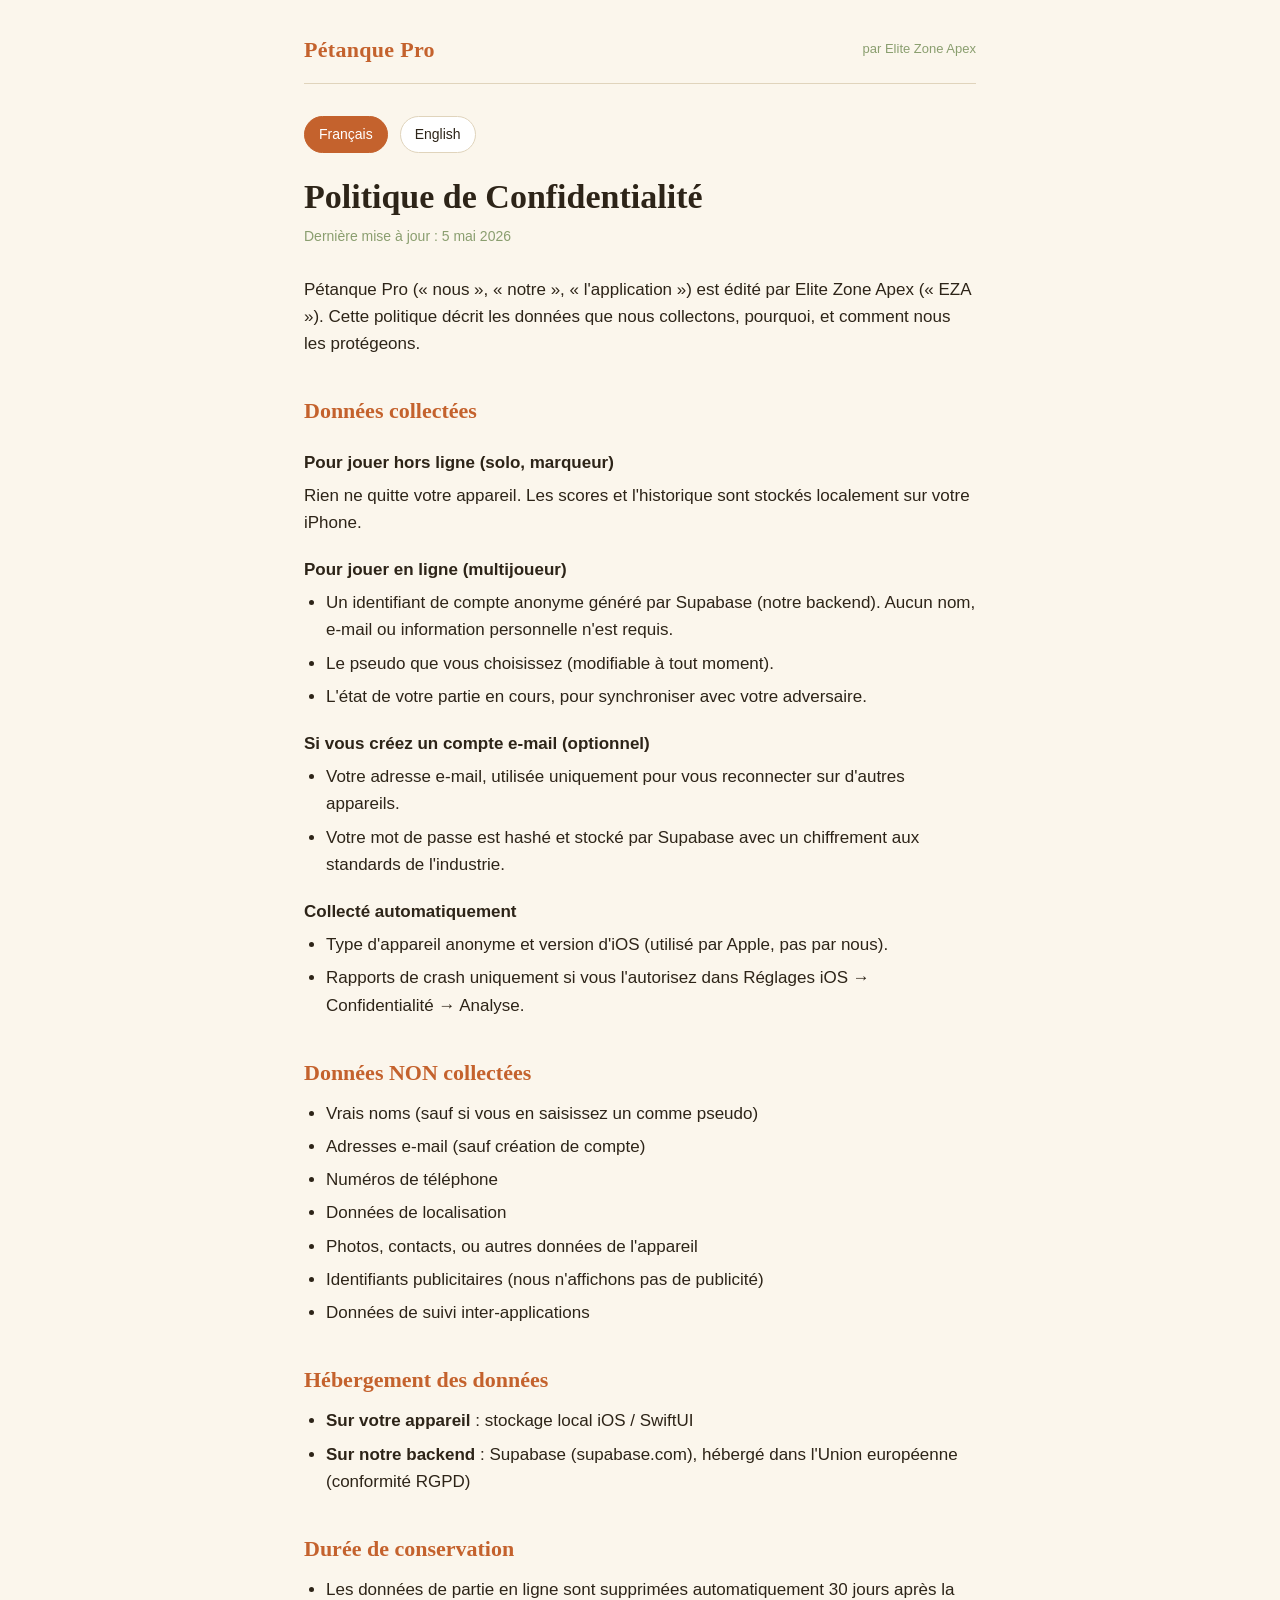
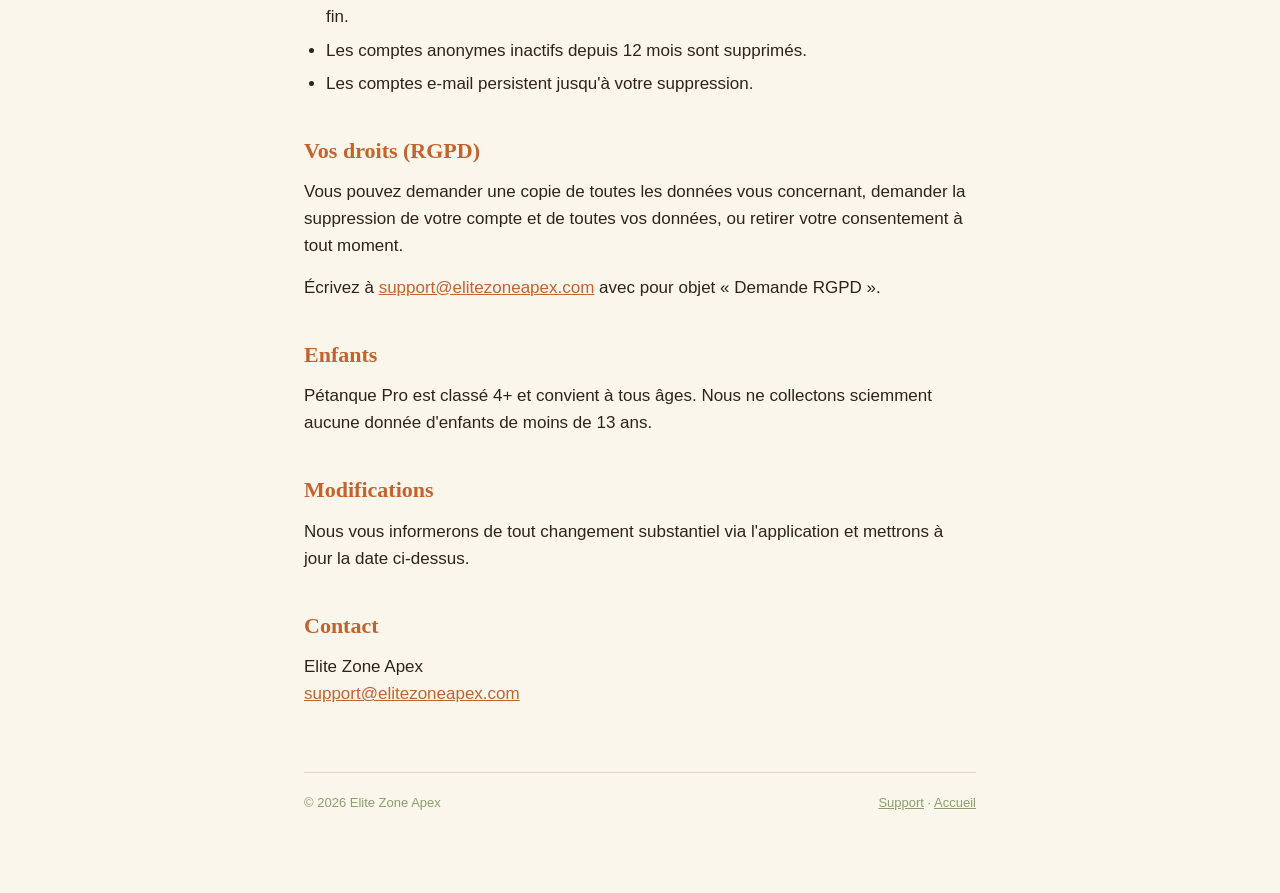
==== privacy.html @ 98e2acee "Add files via upload" ====
<!DOCTYPE html>
<html lang="fr">
<head>
<meta charset="UTF-8">
<meta name="viewport" content="width=device-width, initial-scale=1.0">
<title>Politique de Confidentialité — Pétanque Pro</title>
<meta name="description" content="Politique de confidentialité de Pétanque Pro par Elite Zone Apex.">
<link rel="stylesheet" href="styles.css">
</head>
<body>
<div class="wrap">
  <header class="brand">
    <div class="logo"><a href="index.html" style="color:inherit;text-decoration:none;">Pétanque Pro</a></div>
    <div class="by">par Elite Zone Apex</div>
  </header>

  <nav class="lang">
    <a href="#fr" id="tab-fr" class="active" onclick="switchLang('fr');return false;">Français</a>
    <a href="#en" id="tab-en" onclick="switchLang('en');return false;">English</a>
  </nav>

  <section class="section active" id="fr">
    <h1>Politique de Confidentialité</h1>
    <p class="meta">Dernière mise à jour : 5 mai 2026</p>

    <p>Pétanque Pro (« nous », « notre », « l'application ») est édité par Elite Zone Apex (« EZA »). Cette politique décrit les données que nous collectons, pourquoi, et comment nous les protégeons.</p>

    <h2>Données collectées</h2>

    <h3>Pour jouer hors ligne (solo, marqueur)</h3>
    <p>Rien ne quitte votre appareil. Les scores et l'historique sont stockés localement sur votre iPhone.</p>

    <h3>Pour jouer en ligne (multijoueur)</h3>
    <ul>
      <li>Un identifiant de compte anonyme généré par Supabase (notre backend). Aucun nom, e-mail ou information personnelle n'est requis.</li>
      <li>Le pseudo que vous choisissez (modifiable à tout moment).</li>
      <li>L'état de votre partie en cours, pour synchroniser avec votre adversaire.</li>
    </ul>

    <h3>Si vous créez un compte e-mail (optionnel)</h3>
    <ul>
      <li>Votre adresse e-mail, utilisée uniquement pour vous reconnecter sur d'autres appareils.</li>
      <li>Votre mot de passe est hashé et stocké par Supabase avec un chiffrement aux standards de l'industrie.</li>
    </ul>

    <h3>Collecté automatiquement</h3>
    <ul>
      <li>Type d'appareil anonyme et version d'iOS (utilisé par Apple, pas par nous).</li>
      <li>Rapports de crash uniquement si vous l'autorisez dans Réglages iOS → Confidentialité → Analyse.</li>
    </ul>

    <h2>Données NON collectées</h2>
    <ul>
      <li>Vrais noms (sauf si vous en saisissez un comme pseudo)</li>
      <li>Adresses e-mail (sauf création de compte)</li>
      <li>Numéros de téléphone</li>
      <li>Données de localisation</li>
      <li>Photos, contacts, ou autres données de l'appareil</li>
      <li>Identifiants publicitaires (nous n'affichons pas de publicité)</li>
      <li>Données de suivi inter-applications</li>
    </ul>

    <h2>Hébergement des données</h2>
    <ul>
      <li><strong>Sur votre appareil</strong> : stockage local iOS / SwiftUI</li>
      <li><strong>Sur notre backend</strong> : Supabase (supabase.com), hébergé dans l'Union européenne (conformité RGPD)</li>
    </ul>

    <h2>Durée de conservation</h2>
    <ul>
      <li>Les données de partie en ligne sont supprimées automatiquement 30 jours après la fin.</li>
      <li>Les comptes anonymes inactifs depuis 12 mois sont supprimés.</li>
      <li>Les comptes e-mail persistent jusqu'à votre suppression.</li>
    </ul>

    <h2>Vos droits (RGPD)</h2>
    <p>Vous pouvez demander une copie de toutes les données vous concernant, demander la suppression de votre compte et de toutes vos données, ou retirer votre consentement à tout moment.</p>
    <p>Écrivez à <a href="mailto:support@elitezoneapex.com?subject=Demande%20RGPD">support@elitezoneapex.com</a> avec pour objet « Demande RGPD ».</p>

    <h2>Enfants</h2>
    <p>Pétanque Pro est classé 4+ et convient à tous âges. Nous ne collectons sciemment aucune donnée d'enfants de moins de 13 ans.</p>

    <h2>Modifications</h2>
    <p>Nous vous informerons de tout changement substantiel via l'application et mettrons à jour la date ci-dessus.</p>

    <h2>Contact</h2>
    <p>Elite Zone Apex<br><a href="mailto:support@elitezoneapex.com">support@elitezoneapex.com</a></p>
  </section>

  <section class="section" id="en">
    <h1>Privacy Policy</h1>
    <p class="meta">Last updated: May 5, 2026</p>

    <p>Pétanque Pro ("we", "our", "the app") is published by Elite Zone Apex ("EZA"). This policy describes what data we collect, why, and how we protect it.</p>

    <h2>What we collect</h2>

    <h3>To play offline (single-player, scorekeeper)</h3>
    <p>Nothing leaves your device. Game scores and history are stored locally on your iPhone.</p>

    <h3>To play online (multiplayer)</h3>
    <ul>
      <li>An anonymous account ID generated by Supabase (our backend). No name, email, or personal info required.</li>
      <li>Your chosen username (you can change or pick anything).</li>
      <li>Your game state during an active multiplayer session, so we can sync between you and your opponent.</li>
    </ul>

    <h3>If you create an email account (optional)</h3>
    <ul>
      <li>Your email address, used only to sign you back in across devices.</li>
      <li>Your password is hashed and stored by Supabase using industry-standard encryption.</li>
    </ul>

    <h3>Automatically collected</h3>
    <ul>
      <li>Anonymous device type and OS version (used by Apple, not by us).</li>
      <li>Crash logs only if you opt in via iOS Settings → Privacy → Analytics.</li>
    </ul>

    <h2>What we do NOT collect</h2>
    <ul>
      <li>Real names (unless you type one as your username)</li>
      <li>Email addresses (unless you create an email account)</li>
      <li>Phone numbers</li>
      <li>Location data</li>
      <li>Photos, contacts, or any other device data</li>
      <li>Advertising identifiers (we don't run ads)</li>
      <li>Tracking data across other apps or websites</li>
    </ul>

    <h2>Where your data lives</h2>
    <ul>
      <li><strong>On your device</strong>: SwiftUI/iOS local storage</li>
      <li><strong>On our backend</strong>: Supabase (supabase.com), hosted in the European Union for GDPR compliance</li>
    </ul>

    <h2>How long we keep it</h2>
    <ul>
      <li>Game session data is deleted automatically 30 days after the game ends.</li>
      <li>Anonymous accounts that haven't been used in 12 months are deleted.</li>
      <li>Email accounts persist until you delete them.</li>
    </ul>

    <h2>Your rights (GDPR / CCPA)</h2>
    <p>You can request a copy of all data we have about you, request deletion of your account and all data, or withdraw consent at any time.</p>
    <p>Email <a href="mailto:support@elitezoneapex.com?subject=Privacy%20Request">support@elitezoneapex.com</a> with the subject "Privacy Request".</p>

    <h2>Children</h2>
    <p>Pétanque Pro is rated 4+ and is suitable for all ages. We do not knowingly collect data from children under 13. If you believe a child has created an account, contact us.</p>

    <h2>Changes</h2>
    <p>We will notify you of material changes via the app and update the "Last updated" date above.</p>

    <h2>Contact</h2>
    <p>Elite Zone Apex<br><a href="mailto:support@elitezoneapex.com">support@elitezoneapex.com</a></p>
  </section>

  <footer>
    <span>© 2026 Elite Zone Apex</span>
    <span><a href="support.html">Support</a> · <a href="index.html">Accueil</a></span>
  </footer>
</div>

<script>
function switchLang(lang) {
  document.querySelectorAll('.section').forEach(s => s.classList.remove('active'));
  document.getElementById(lang).classList.add('active');
  document.querySelectorAll('nav.lang a').forEach(a => a.classList.remove('active'));
  document.getElementById('tab-' + lang).classList.add('active');
  history.replaceState(null, '', '#' + lang);
}
if (location.hash === '#en') switchLang('en');
</script>
</body>
</html>
---- styles.css ----
:root {
  --terracotta: #C4622D;
  --sage: #8A9E6F;
  --cream: #F2E8D5;
  --sky: #87AABF;
  --ink: #2D2418;
  --paper: #FBF6EC;
  --rule: #E0D4BC;
}

* { box-sizing: border-box; }

html { -webkit-text-size-adjust: 100%; }

body {
  margin: 0;
  font-family: -apple-system, BlinkMacSystemFont, "Nunito", "Helvetica Neue", Arial, sans-serif;
  background: var(--paper);
  color: var(--ink);
  line-height: 1.6;
  font-size: 17px;
}

.wrap {
  max-width: 720px;
  margin: 0 auto;
  padding: 32px 24px 80px;
}

header.brand {
  display: flex;
  align-items: center;
  justify-content: space-between;
  border-bottom: 1px solid var(--rule);
  padding-bottom: 16px;
  margin-bottom: 32px;
}

header.brand .logo {
  font-family: "Playfair Display", "Georgia", serif;
  font-size: 22px;
  color: var(--terracotta);
  font-weight: 700;
  letter-spacing: 0.3px;
}

header.brand .by {
  font-size: 13px;
  color: var(--sage);
}

nav.lang {
  display: flex;
  gap: 12px;
  margin-bottom: 24px;
}

nav.lang a {
  display: inline-block;
  padding: 6px 14px;
  border: 1px solid var(--rule);
  border-radius: 999px;
  text-decoration: none;
  color: var(--ink);
  font-size: 14px;
  background: white;
}

nav.lang a.active {
  background: var(--terracotta);
  color: white;
  border-color: var(--terracotta);
}

h1 {
  font-family: "Playfair Display", "Georgia", serif;
  font-size: 34px;
  line-height: 1.2;
  margin: 0 0 8px;
  color: var(--ink);
}

.meta {
  color: var(--sage);
  font-size: 14px;
  margin-bottom: 28px;
}

h2 {
  font-family: "Playfair Display", "Georgia", serif;
  font-size: 22px;
  margin-top: 36px;
  margin-bottom: 10px;
  color: var(--terracotta);
}

h3 {
  font-size: 17px;
  margin-top: 20px;
  margin-bottom: 6px;
  color: var(--ink);
}

p, ul { margin: 0 0 14px; }
ul { padding-left: 22px; }
li { margin-bottom: 6px; }

a { color: var(--terracotta); }

strong { color: var(--ink); }

footer {
  margin-top: 64px;
  padding-top: 20px;
  border-top: 1px solid var(--rule);
  font-size: 13px;
  color: var(--sage);
  display: flex;
  justify-content: space-between;
  flex-wrap: wrap;
  gap: 12px;
}

footer a { color: var(--sage); }

.section { display: none; }
.section.active { display: block; }

@media (max-width: 480px) {
  h1 { font-size: 28px; }
  h2 { font-size: 19px; }
  .wrap { padding: 24px 18px 60px; }
}
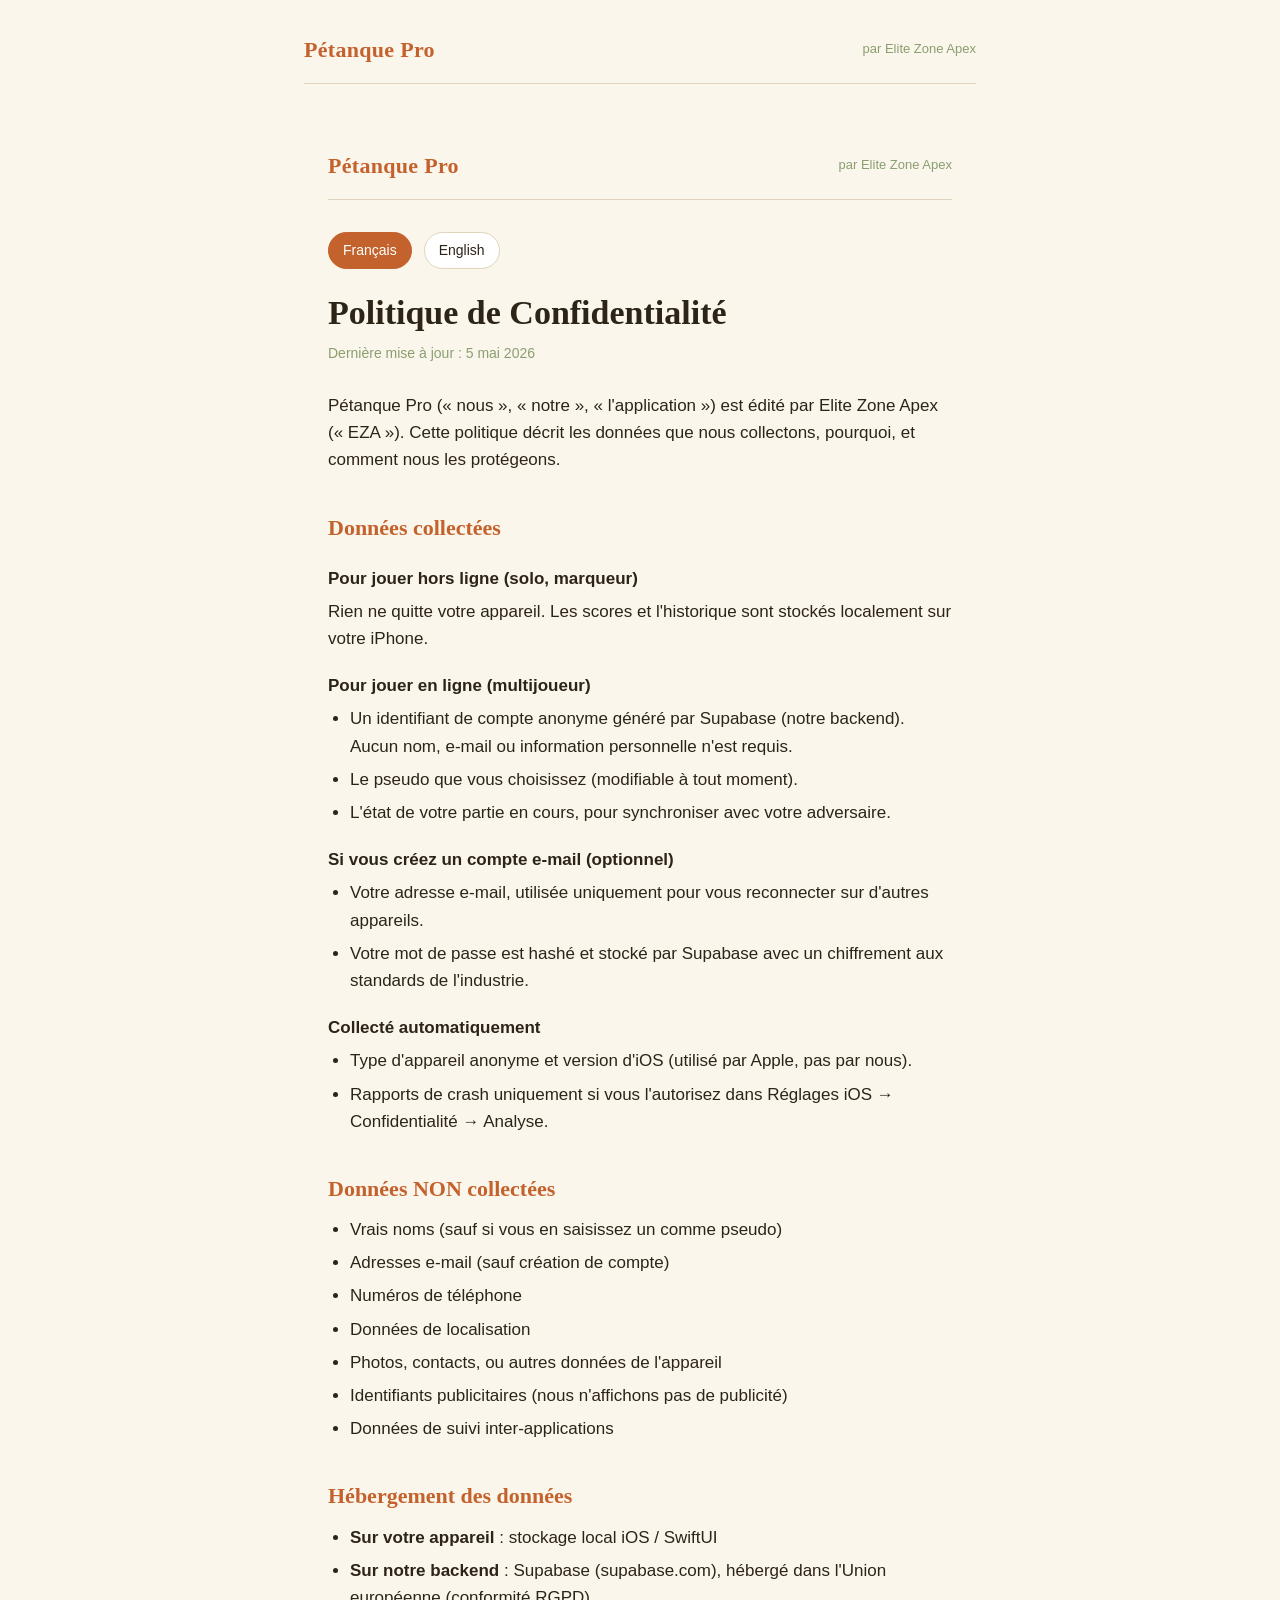
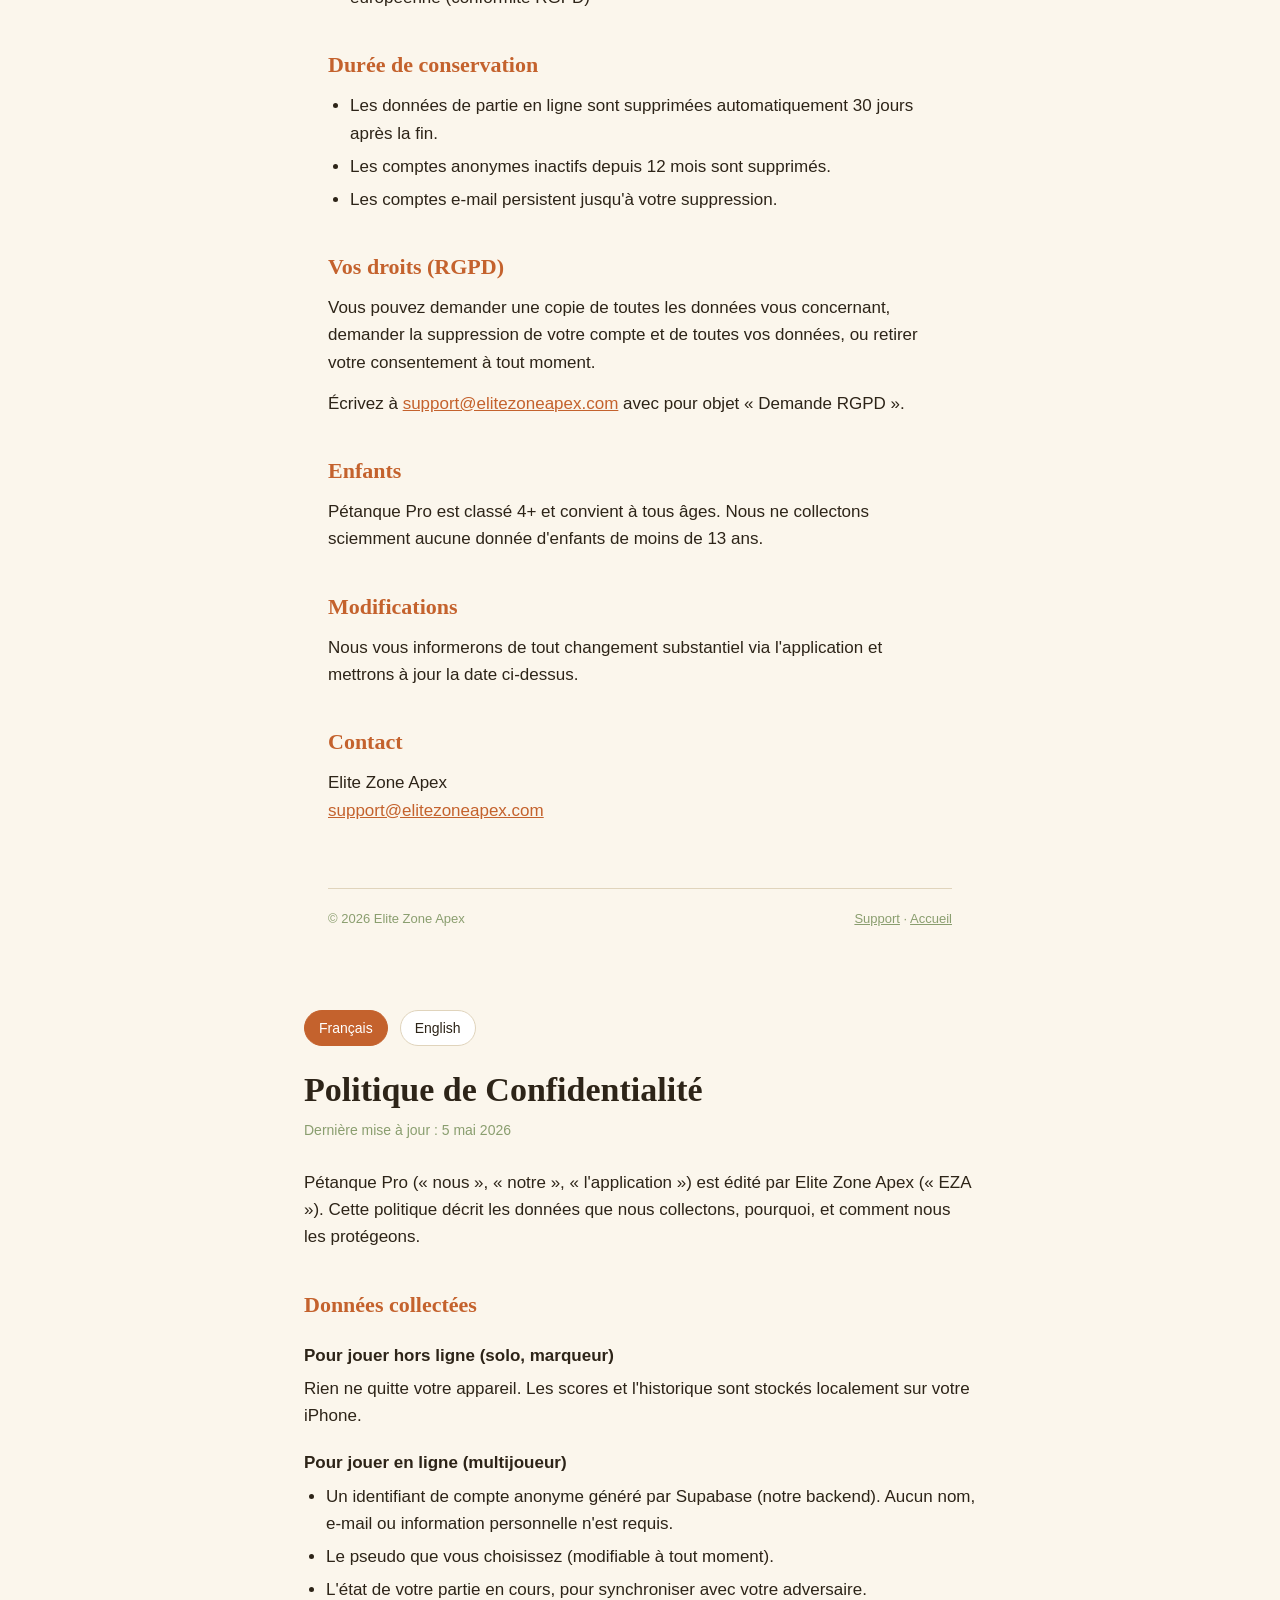
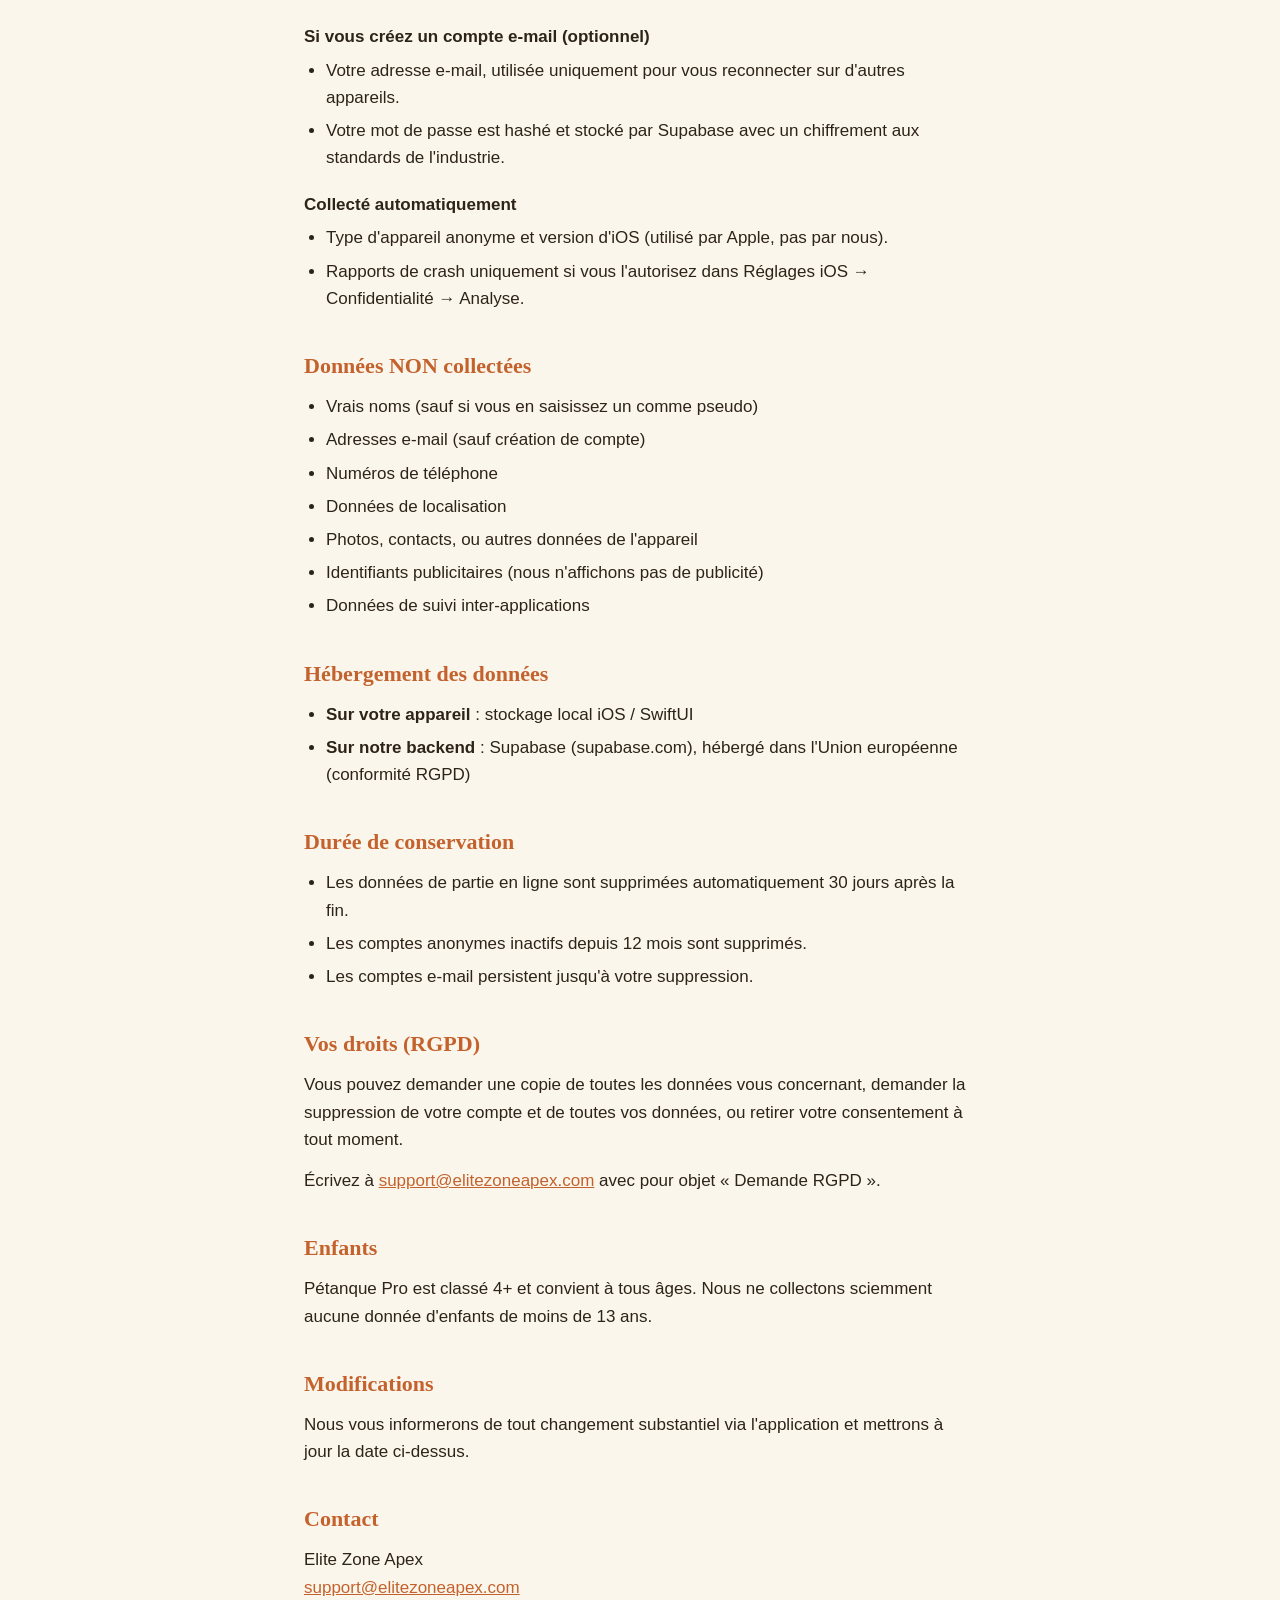
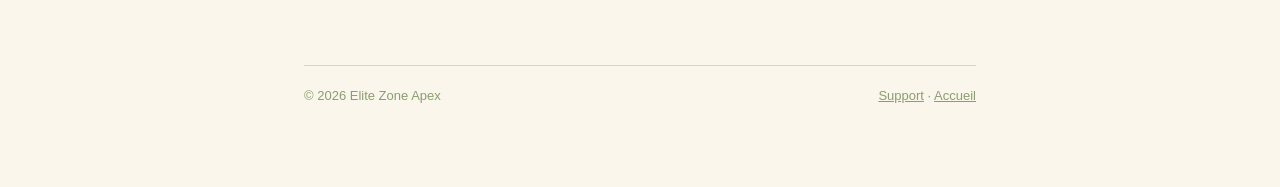
==== commit fbbcea4e: "Update privacy.html" ====
--- a/privacy.html
+++ b/privacy.html
@@ -12,7 +12,185 @@
   <header class="brand">
     <div class="logo"><a href="index.html" style="color:inherit;text-decoration:none;">Pétanque Pro</a></div>
     <div class="by">par Elite Zone Apex</div>
+  </header><!DOCTYPE html>
+<html lang="fr">
+<head>
+<meta charset="UTF-8">
+<meta name="viewport" content="width=device-width, initial-scale=1.0">
+<title>Politique de Confidentialité — Pétanque Pro</title>
+<meta name="description" content="Politique de confidentialité de Pétanque Pro par Elite Zone Apex.">
+<link rel="stylesheet" href="styles.css">
+</head>
+<body>
+<div class="wrap">
+  <header class="brand">
+    <div class="logo"><a href="index.html" style="color:inherit;text-decoration:none;">Pétanque Pro</a></div>
+    <div class="by"><span class="by-fr">par</span><span class="by-en" style="display:none;">by</span> Elite Zone Apex</div>
   </header>
+
+  <nav class="lang">
+    <a href="#fr" id="tab-fr" class="active" onclick="switchLang('fr');return false;">Français</a>
+    <a href="#en" id="tab-en" onclick="switchLang('en');return false;">English</a>
+  </nav>
+
+  <section class="section active" id="fr">
+    <h1>Politique de Confidentialité</h1>
+    <p class="meta">Dernière mise à jour : 5 mai 2026</p>
+
+    <p>Pétanque Pro (« nous », « notre », « l'application ») est édité par Elite Zone Apex (« EZA »). Cette politique décrit les données que nous collectons, pourquoi, et comment nous les protégeons.</p>
+
+    <h2>Données collectées</h2>
+
+    <h3>Pour jouer hors ligne (solo, marqueur)</h3>
+    <p>Rien ne quitte votre appareil. Les scores et l'historique sont stockés localement sur votre iPhone.</p>
+
+    <h3>Pour jouer en ligne (multijoueur)</h3>
+    <ul>
+      <li>Un identifiant de compte anonyme généré par Supabase (notre backend). Aucun nom, e-mail ou information personnelle n'est requis.</li>
+      <li>Le pseudo que vous choisissez (modifiable à tout moment).</li>
+      <li>L'état de votre partie en cours, pour synchroniser avec votre adversaire.</li>
+    </ul>
+
+    <h3>Si vous créez un compte e-mail (optionnel)</h3>
+    <ul>
+      <li>Votre adresse e-mail, utilisée uniquement pour vous reconnecter sur d'autres appareils.</li>
+      <li>Votre mot de passe est hashé et stocké par Supabase avec un chiffrement aux standards de l'industrie.</li>
+    </ul>
+
+    <h3>Collecté automatiquement</h3>
+    <ul>
+      <li>Type d'appareil anonyme et version d'iOS (utilisé par Apple, pas par nous).</li>
+      <li>Rapports de crash uniquement si vous l'autorisez dans Réglages iOS → Confidentialité → Analyse.</li>
+    </ul>
+
+    <h2>Données NON collectées</h2>
+    <ul>
+      <li>Vrais noms (sauf si vous en saisissez un comme pseudo)</li>
+      <li>Adresses e-mail (sauf création de compte)</li>
+      <li>Numéros de téléphone</li>
+      <li>Données de localisation</li>
+      <li>Photos, contacts, ou autres données de l'appareil</li>
+      <li>Identifiants publicitaires (nous n'affichons pas de publicité)</li>
+      <li>Données de suivi inter-applications</li>
+    </ul>
+
+    <h2>Hébergement des données</h2>
+    <ul>
+      <li><strong>Sur votre appareil</strong> : stockage local iOS / SwiftUI</li>
+      <li><strong>Sur notre backend</strong> : Supabase (supabase.com), hébergé dans l'Union européenne (conformité RGPD)</li>
+    </ul>
+
+    <h2>Durée de conservation</h2>
+    <ul>
+      <li>Les données de partie en ligne sont supprimées automatiquement 30 jours après la fin.</li>
+      <li>Les comptes anonymes inactifs depuis 12 mois sont supprimés.</li>
+      <li>Les comptes e-mail persistent jusqu'à votre suppression.</li>
+    </ul>
+
+    <h2>Vos droits (RGPD)</h2>
+    <p>Vous pouvez demander une copie de toutes les données vous concernant, demander la suppression de votre compte et de toutes vos données, ou retirer votre consentement à tout moment.</p>
+    <p>Écrivez à <a href="mailto:support@elitezoneapex.com?subject=Demande%20RGPD">support@elitezoneapex.com</a> avec pour objet « Demande RGPD ».</p>
+
+    <h2>Enfants</h2>
+    <p>Pétanque Pro est classé 4+ et convient à tous âges. Nous ne collectons sciemment aucune donnée d'enfants de moins de 13 ans.</p>
+
+    <h2>Modifications</h2>
+    <p>Nous vous informerons de tout changement substantiel via l'application et mettrons à jour la date ci-dessus.</p>
+
+    <h2>Contact</h2>
+    <p>Elite Zone Apex<br><a href="mailto:support@elitezoneapex.com">support@elitezoneapex.com</a></p>
+  </section>
+
+  <section class="section" id="en">
+    <h1>Privacy Policy</h1>
+    <p class="meta">Last updated: May 5, 2026</p>
+
+    <p>Pétanque Pro ("we", "our", "the app") is published by Elite Zone Apex ("EZA"). This policy describes what data we collect, why, and how we protect it.</p>
+
+    <h2>What we collect</h2>
+
+    <h3>To play offline (single-player, scorekeeper)</h3>
+    <p>Nothing leaves your device. Game scores and history are stored locally on your iPhone.</p>
+
+    <h3>To play online (multiplayer)</h3>
+    <ul>
+      <li>An anonymous account ID generated by Supabase (our backend). No name, email, or personal info required.</li>
+      <li>Your chosen username (you can change or pick anything).</li>
+      <li>Your game state during an active multiplayer session, so we can sync between you and your opponent.</li>
+    </ul>
+
+    <h3>If you create an email account (optional)</h3>
+    <ul>
+      <li>Your email address, used only to sign you back in across devices.</li>
+      <li>Your password is hashed and stored by Supabase using industry-standard encryption.</li>
+    </ul>
+
+    <h3>Automatically collected</h3>
+    <ul>
+      <li>Anonymous device type and OS version (used by Apple, not by us).</li>
+      <li>Crash logs only if you opt in via iOS Settings → Privacy → Analytics.</li>
+    </ul>
+
+    <h2>What we do NOT collect</h2>
+    <ul>
+      <li>Real names (unless you type one as your username)</li>
+      <li>Email addresses (unless you create an email account)</li>
+      <li>Phone numbers</li>
+      <li>Location data</li>
+      <li>Photos, contacts, or any other device data</li>
+      <li>Advertising identifiers (we don't run ads)</li>
+      <li>Tracking data across other apps or websites</li>
+    </ul>
+
+    <h2>Where your data lives</h2>
+    <ul>
+      <li><strong>On your device</strong>: SwiftUI/iOS local storage</li>
+      <li><strong>On our backend</strong>: Supabase (supabase.com), hosted in the European Union for GDPR compliance</li>
+    </ul>
+
+    <h2>How long we keep it</h2>
+    <ul>
+      <li>Game session data is deleted automatically 30 days after the game ends.</li>
+      <li>Anonymous accounts that haven't been used in 12 months are deleted.</li>
+      <li>Email accounts persist until you delete them.</li>
+    </ul>
+
+    <h2>Your rights (GDPR / CCPA)</h2>
+    <p>You can request a copy of all data we have about you, request deletion of your account and all data, or withdraw consent at any time.</p>
+    <p>Email <a href="mailto:support@elitezoneapex.com?subject=Privacy%20Request">support@elitezoneapex.com</a> with the subject "Privacy Request".</p>
+
+    <h2>Children</h2>
+    <p>Pétanque Pro is rated 4+ and is suitable for all ages. We do not knowingly collect data from children under 13. If you believe a child has created an account, contact us.</p>
+
+    <h2>Changes</h2>
+    <p>We will notify you of material changes via the app and update the "Last updated" date above.</p>
+
+    <h2>Contact</h2>
+    <p>Elite Zone Apex<br><a href="mailto:support@elitezoneapex.com">support@elitezoneapex.com</a></p>
+  </section>
+
+  <footer>
+    <span>© 2026 Elite Zone Apex</span>
+    <span><a href="support.html">Support</a> · <a href="index.html">Accueil</a></span>
+  </footer>
+</div>
+
+<script>
+function switchLang(lang) {
+  document.querySelectorAll('.section').forEach(s => s.classList.remove('active'));
+  document.getElementById(lang).classList.add('active');
+  document.querySelectorAll('nav.lang a').forEach(a => a.classList.remove('active'));
+  document.getElementById('tab-' + lang).classList.add('active');
+  document.querySelectorAll('.by-fr').forEach(e => e.style.display = lang === 'fr' ? '' : 'none');
+  document.querySelectorAll('.by-en').forEach(e => e.style.display = lang === 'en' ? '' : 'none');
+  document.documentElement.lang = lang;
+  history.replaceState(null, '', '#' + lang);
+}
+if (location.hash === '#en') switchLang('en');
+</script>
+</body>
+</html>
+
 
   <nav class="lang">
     <a href="#fr" id="tab-fr" class="active" onclick="switchLang('fr');return false;">Français</a>
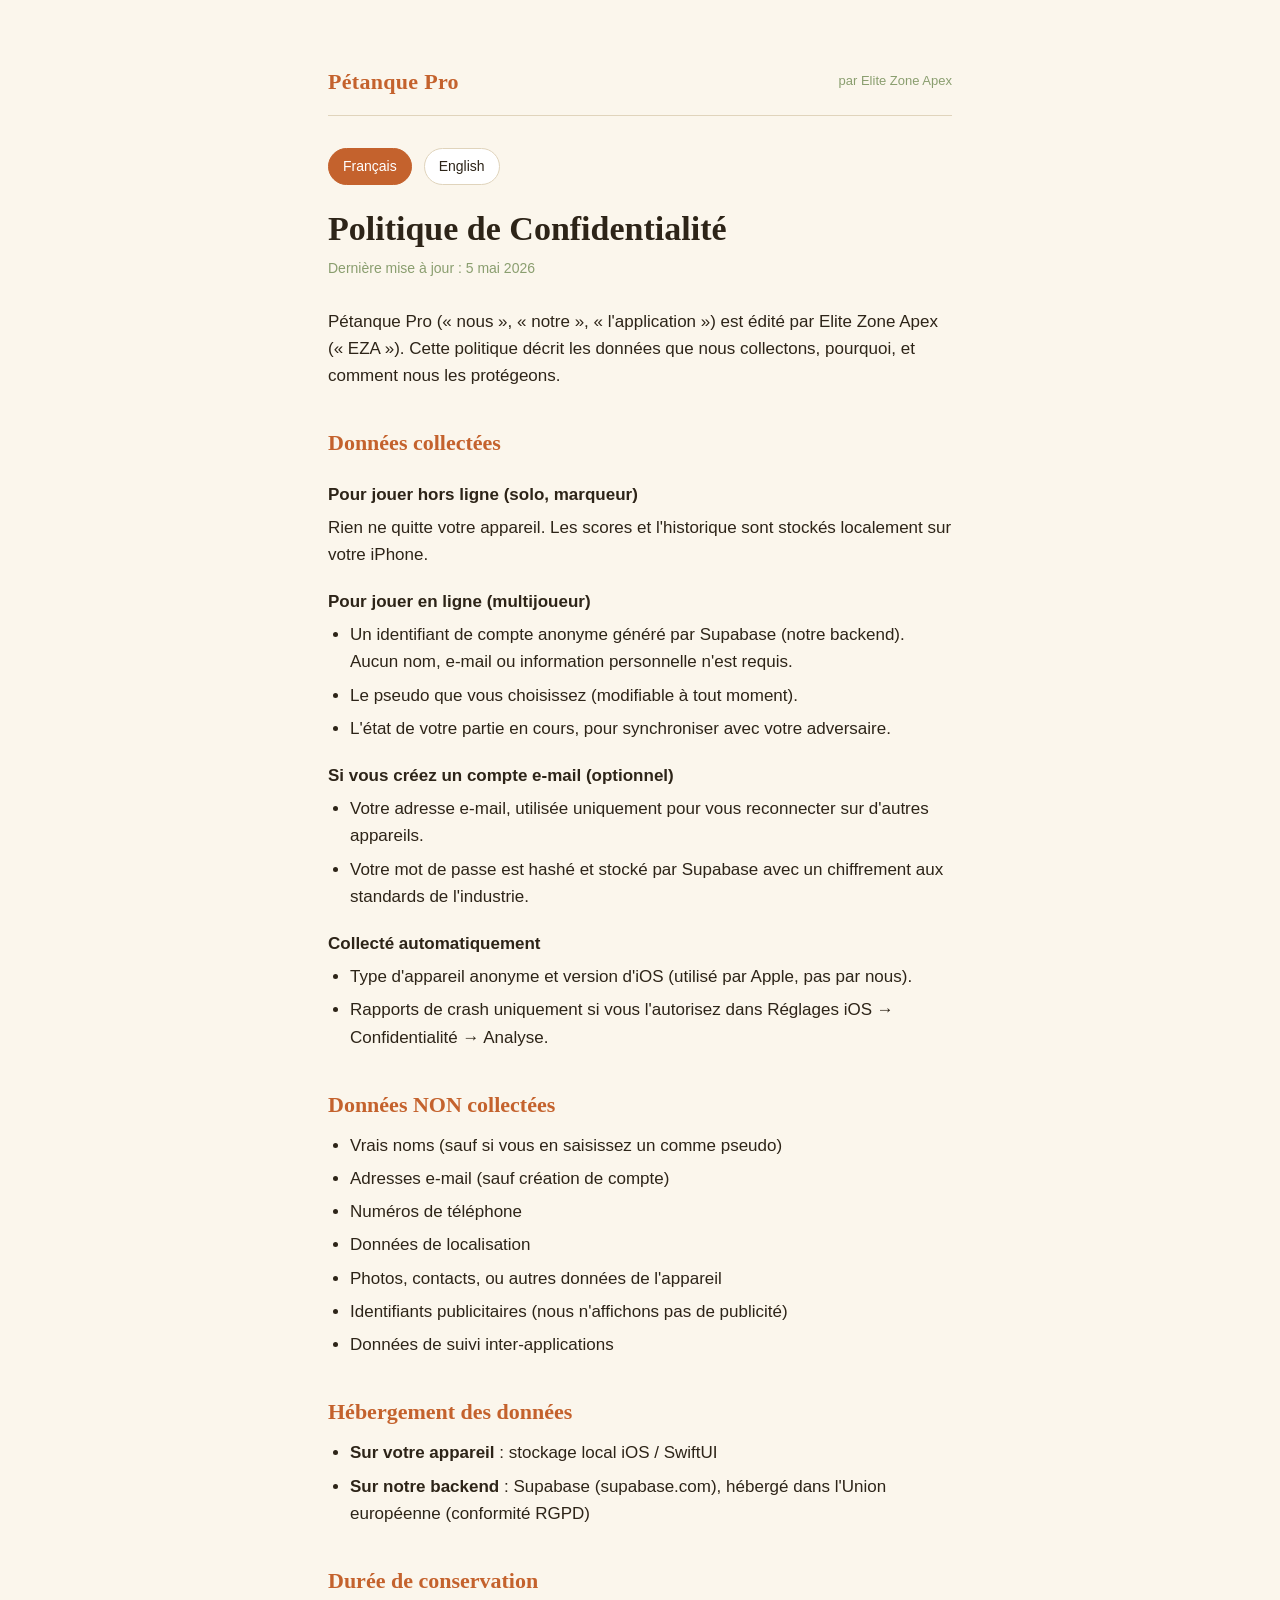
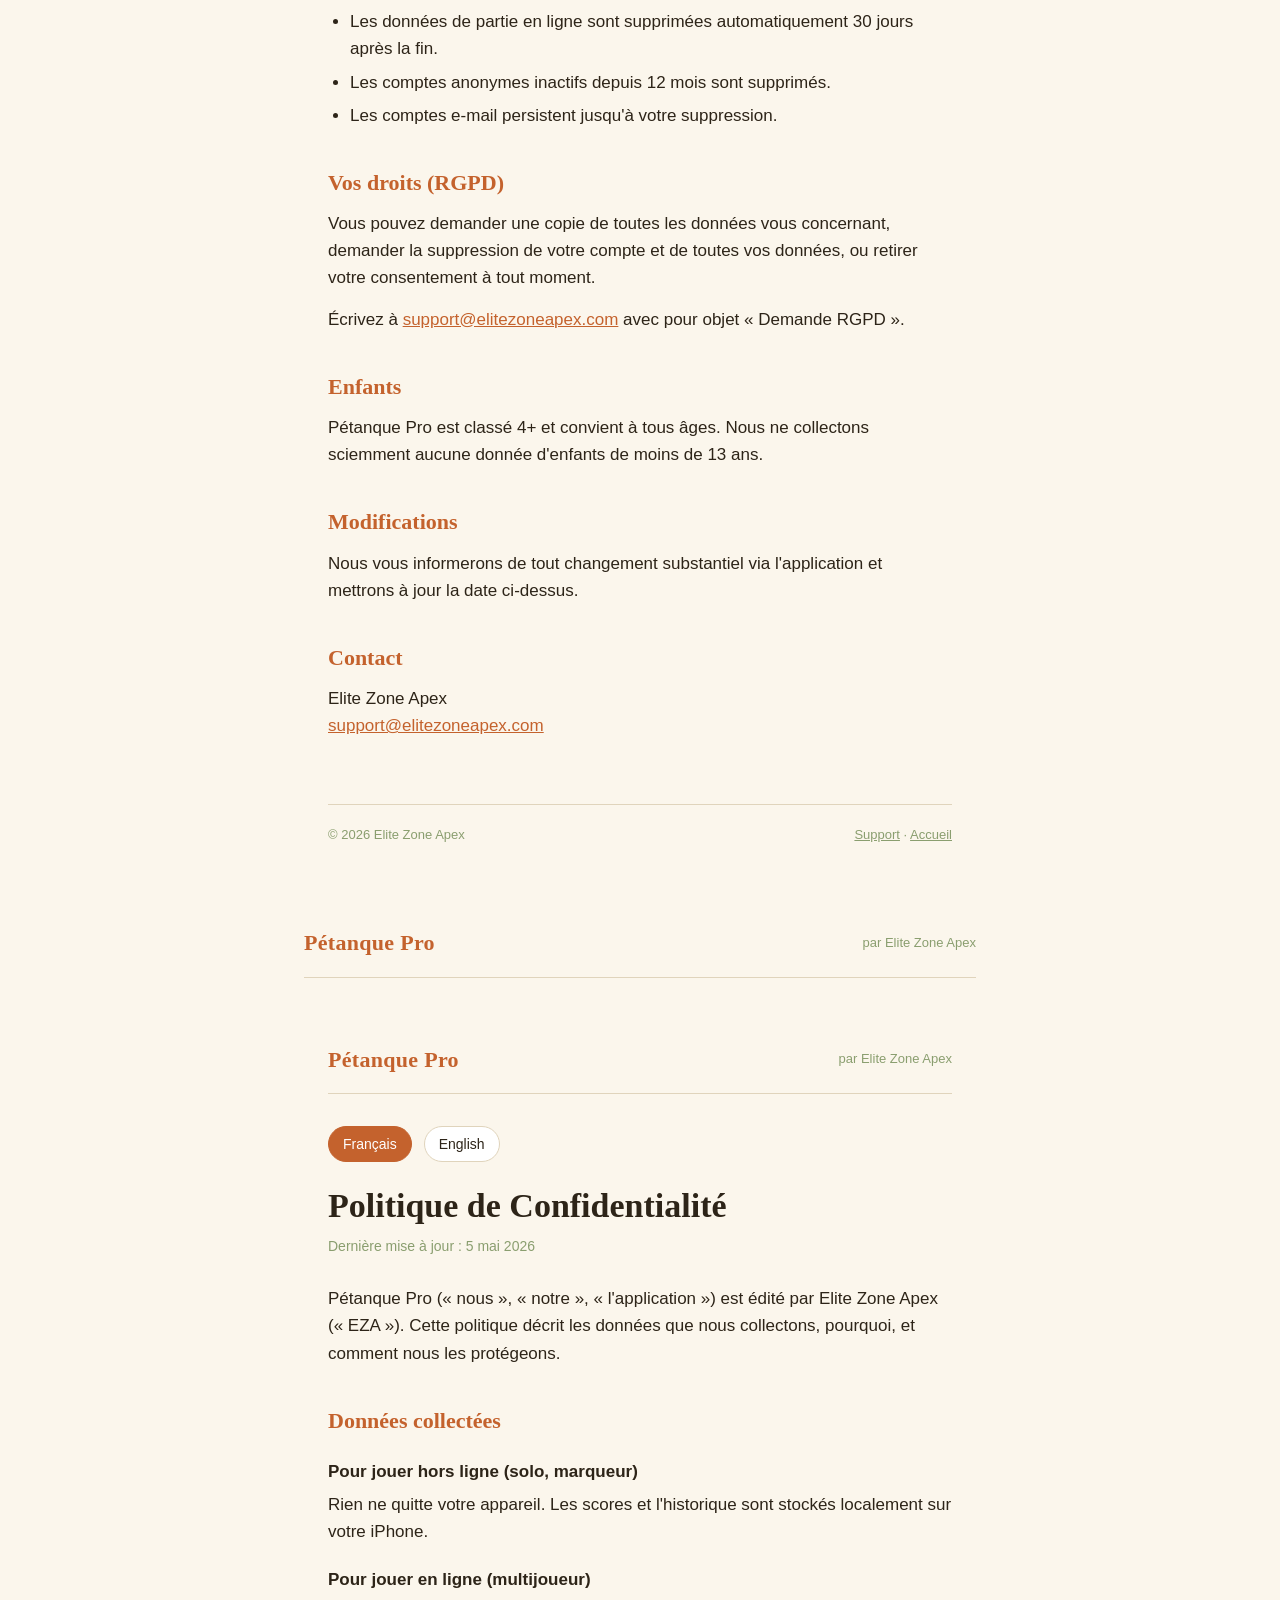
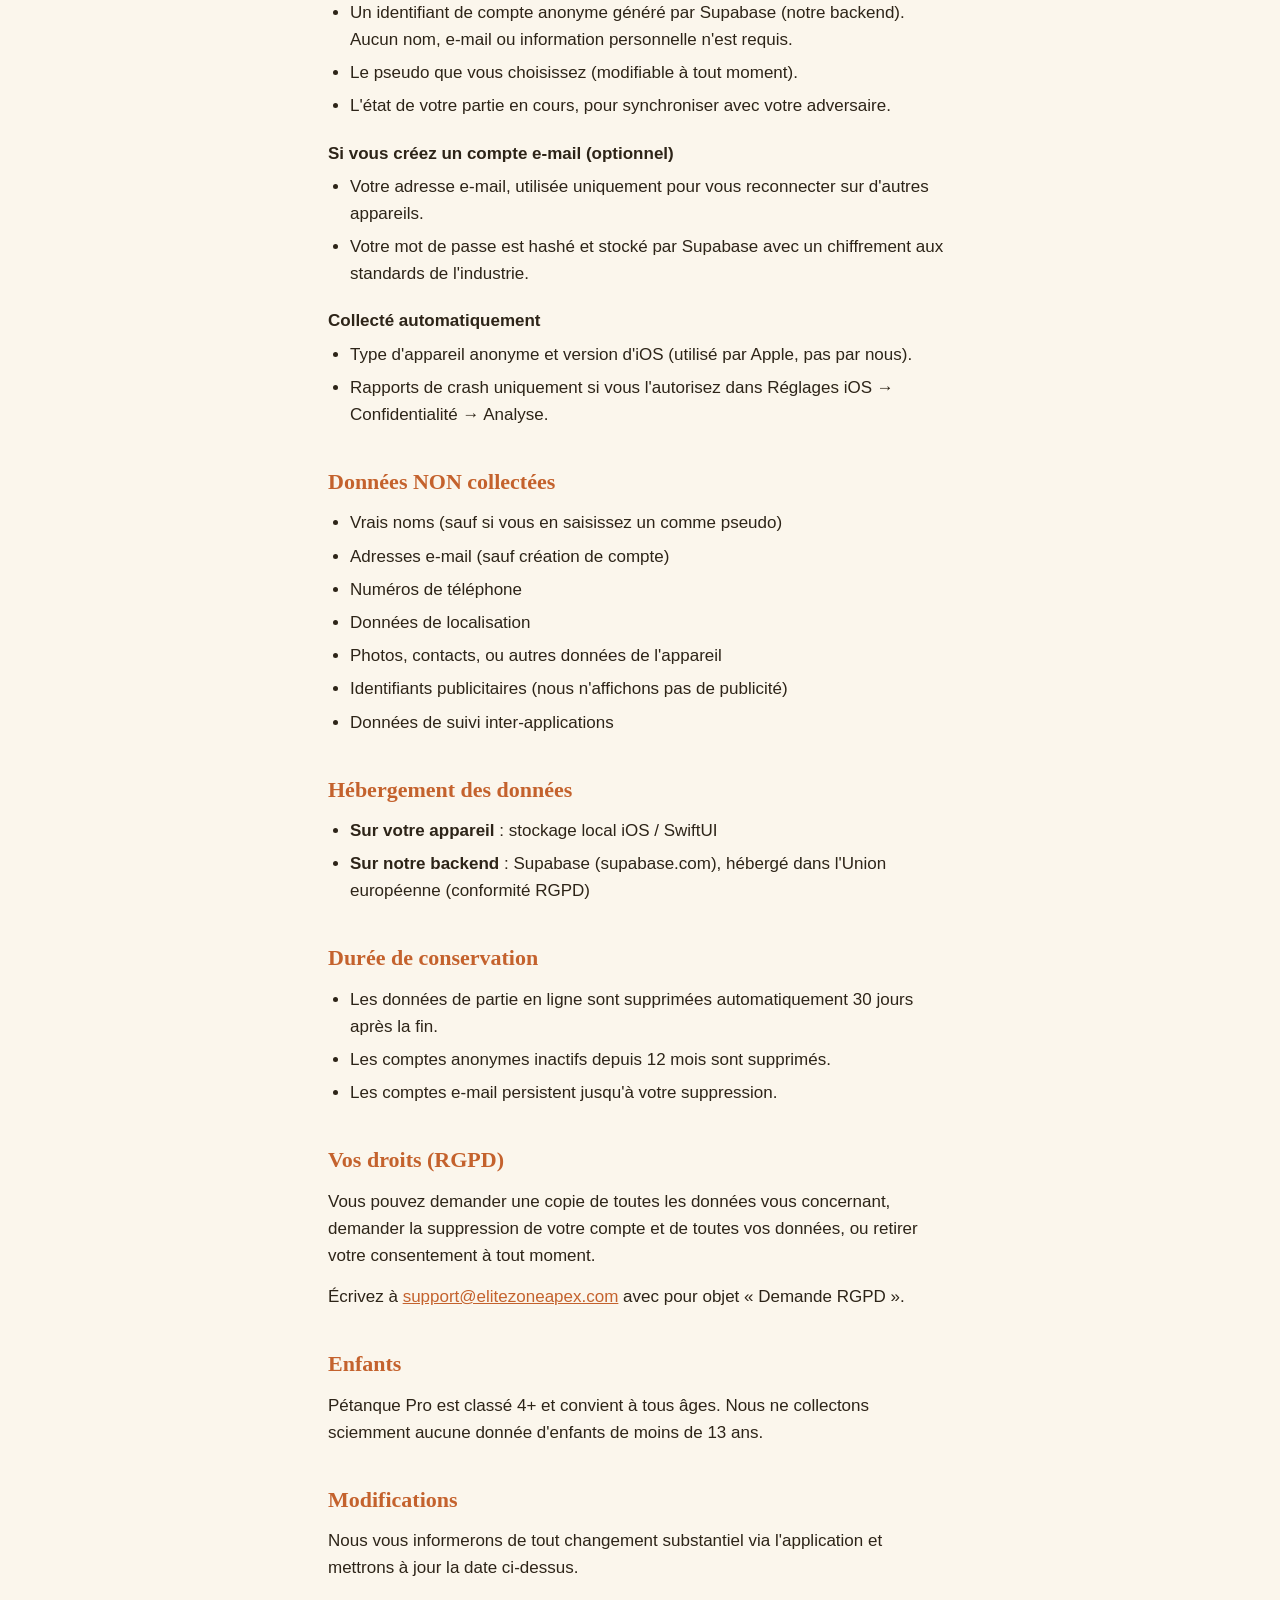
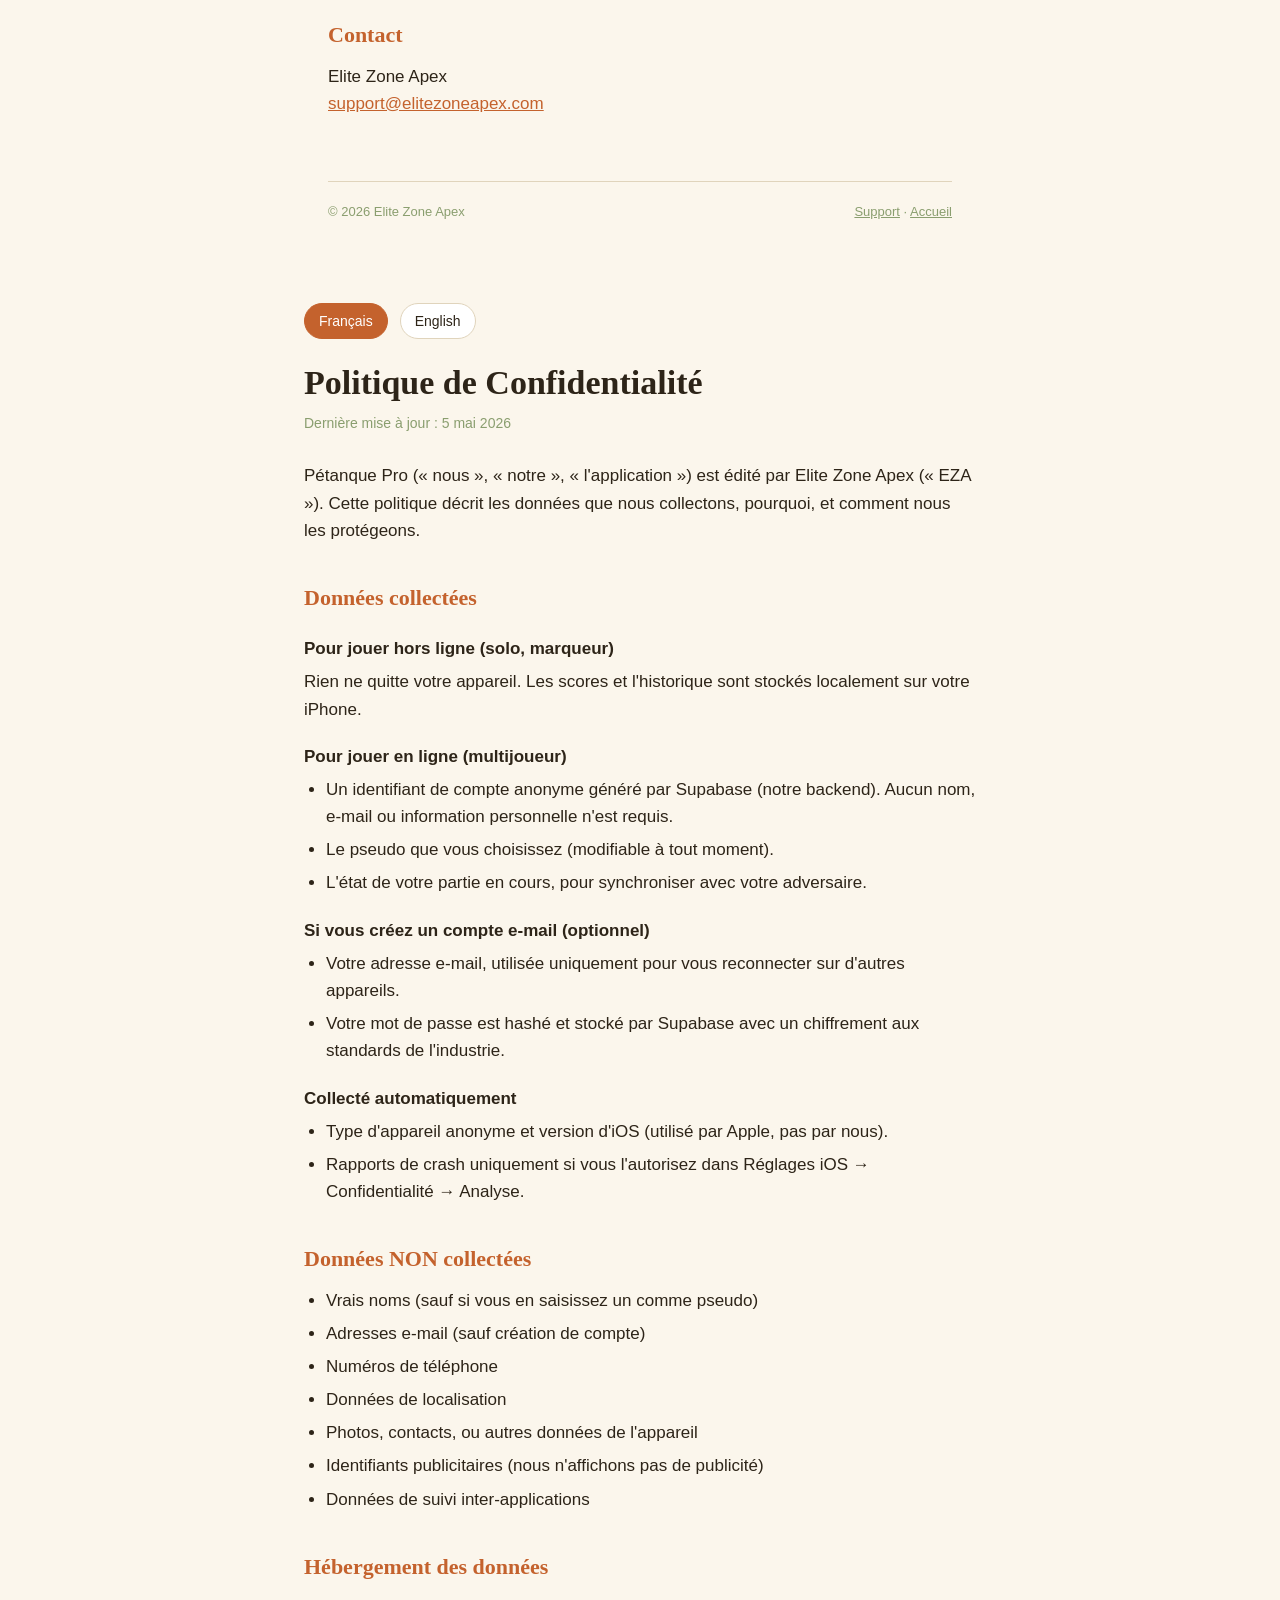
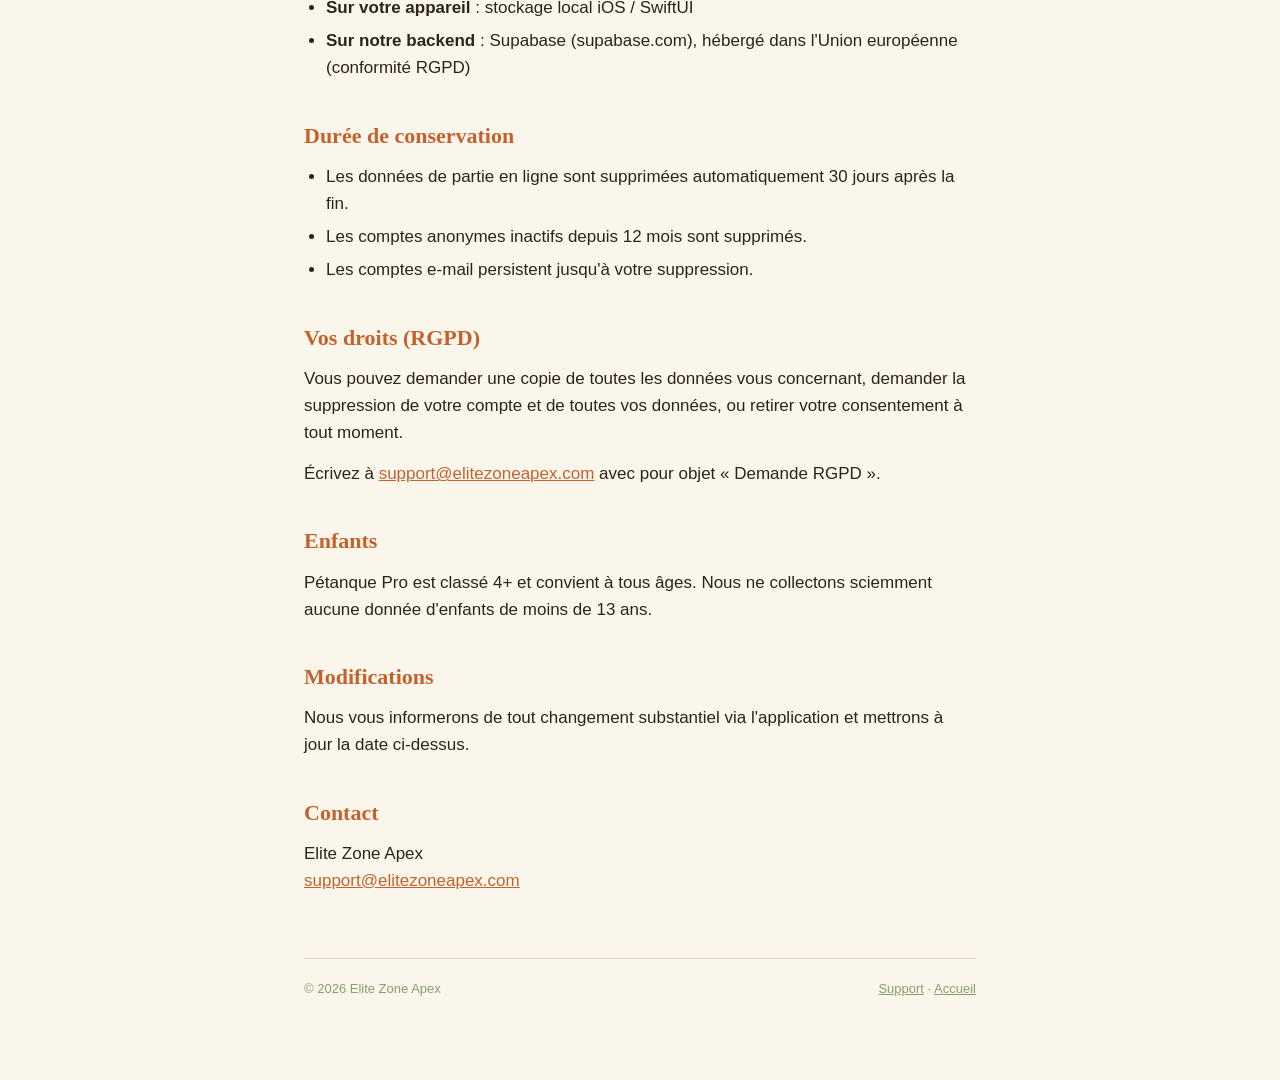
==== commit 0aa5f20b: "Update privacy.html" ====
--- a/privacy.html
+++ b/privacy.html
@@ -8,7 +8,185 @@
 <link rel="stylesheet" href="styles.css">
 </head>
 <body>
+<div class="wrap"><!DOCTYPE html>
+<html lang="fr">
+<head>
+<meta charset="UTF-8">
+<meta name="viewport" content="width=device-width, initial-scale=1.0">
+<title>Politique de Confidentialité — Pétanque Pro</title>
+<meta name="description" content="Politique de confidentialité de Pétanque Pro par Elite Zone Apex.">
+<link rel="stylesheet" href="styles.css">
+</head>
+<body>
 <div class="wrap">
+  <header class="brand">
+    <div class="logo"><a href="index.html" style="color:inherit;text-decoration:none;">Pétanque Pro</a></div>
+    <div class="by"><span class="by-fr">par</span><span class="by-en" style="display:none;">by</span> Elite Zone Apex</div>
+  </header>
+
+  <nav class="lang">
+    <a href="#fr" id="tab-fr" class="active" onclick="switchLang('fr');return false;">Français</a>
+    <a href="#en" id="tab-en" onclick="switchLang('en');return false;">English</a>
+  </nav>
+
+  <section class="section active" id="fr">
+    <h1>Politique de Confidentialité</h1>
+    <p class="meta">Dernière mise à jour : 5 mai 2026</p>
+
+    <p>Pétanque Pro (« nous », « notre », « l'application ») est édité par Elite Zone Apex (« EZA »). Cette politique décrit les données que nous collectons, pourquoi, et comment nous les protégeons.</p>
+
+    <h2>Données collectées</h2>
+
+    <h3>Pour jouer hors ligne (solo, marqueur)</h3>
+    <p>Rien ne quitte votre appareil. Les scores et l'historique sont stockés localement sur votre iPhone.</p>
+
+    <h3>Pour jouer en ligne (multijoueur)</h3>
+    <ul>
+      <li>Un identifiant de compte anonyme généré par Supabase (notre backend). Aucun nom, e-mail ou information personnelle n'est requis.</li>
+      <li>Le pseudo que vous choisissez (modifiable à tout moment).</li>
+      <li>L'état de votre partie en cours, pour synchroniser avec votre adversaire.</li>
+    </ul>
+
+    <h3>Si vous créez un compte e-mail (optionnel)</h3>
+    <ul>
+      <li>Votre adresse e-mail, utilisée uniquement pour vous reconnecter sur d'autres appareils.</li>
+      <li>Votre mot de passe est hashé et stocké par Supabase avec un chiffrement aux standards de l'industrie.</li>
+    </ul>
+
+    <h3>Collecté automatiquement</h3>
+    <ul>
+      <li>Type d'appareil anonyme et version d'iOS (utilisé par Apple, pas par nous).</li>
+      <li>Rapports de crash uniquement si vous l'autorisez dans Réglages iOS → Confidentialité → Analyse.</li>
+    </ul>
+
+    <h2>Données NON collectées</h2>
+    <ul>
+      <li>Vrais noms (sauf si vous en saisissez un comme pseudo)</li>
+      <li>Adresses e-mail (sauf création de compte)</li>
+      <li>Numéros de téléphone</li>
+      <li>Données de localisation</li>
+      <li>Photos, contacts, ou autres données de l'appareil</li>
+      <li>Identifiants publicitaires (nous n'affichons pas de publicité)</li>
+      <li>Données de suivi inter-applications</li>
+    </ul>
+
+    <h2>Hébergement des données</h2>
+    <ul>
+      <li><strong>Sur votre appareil</strong> : stockage local iOS / SwiftUI</li>
+      <li><strong>Sur notre backend</strong> : Supabase (supabase.com), hébergé dans l'Union européenne (conformité RGPD)</li>
+    </ul>
+
+    <h2>Durée de conservation</h2>
+    <ul>
+      <li>Les données de partie en ligne sont supprimées automatiquement 30 jours après la fin.</li>
+      <li>Les comptes anonymes inactifs depuis 12 mois sont supprimés.</li>
+      <li>Les comptes e-mail persistent jusqu'à votre suppression.</li>
+    </ul>
+
+    <h2>Vos droits (RGPD)</h2>
+    <p>Vous pouvez demander une copie de toutes les données vous concernant, demander la suppression de votre compte et de toutes vos données, ou retirer votre consentement à tout moment.</p>
+    <p>Écrivez à <a href="mailto:support@elitezoneapex.com?subject=Demande%20RGPD">support@elitezoneapex.com</a> avec pour objet « Demande RGPD ».</p>
+
+    <h2>Enfants</h2>
+    <p>Pétanque Pro est classé 4+ et convient à tous âges. Nous ne collectons sciemment aucune donnée d'enfants de moins de 13 ans.</p>
+
+    <h2>Modifications</h2>
+    <p>Nous vous informerons de tout changement substantiel via l'application et mettrons à jour la date ci-dessus.</p>
+
+    <h2>Contact</h2>
+    <p>Elite Zone Apex<br><a href="mailto:support@elitezoneapex.com">support@elitezoneapex.com</a></p>
+  </section>
+
+  <section class="section" id="en">
+    <h1>Privacy Policy</h1>
+    <p class="meta">Last updated: May 5, 2026</p>
+
+    <p>Pétanque Pro ("we", "our", "the app") is published by Elite Zone Apex ("EZA"). This policy describes what data we collect, why, and how we protect it.</p>
+
+    <h2>What we collect</h2>
+
+    <h3>To play offline (single-player, scorekeeper)</h3>
+    <p>Nothing leaves your device. Game scores and history are stored locally on your iPhone.</p>
+
+    <h3>To play online (multiplayer)</h3>
+    <ul>
+      <li>An anonymous account ID generated by Supabase (our backend). No name, email, or personal info required.</li>
+      <li>Your chosen username (you can change or pick anything).</li>
+      <li>Your game state during an active multiplayer session, so we can sync between you and your opponent.</li>
+    </ul>
+
+    <h3>If you create an email account (optional)</h3>
+    <ul>
+      <li>Your email address, used only to sign you back in across devices.</li>
+      <li>Your password is hashed and stored by Supabase using industry-standard encryption.</li>
+    </ul>
+
+    <h3>Automatically collected</h3>
+    <ul>
+      <li>Anonymous device type and OS version (used by Apple, not by us).</li>
+      <li>Crash logs only if you opt in via iOS Settings → Privacy → Analytics.</li>
+    </ul>
+
+    <h2>What we do NOT collect</h2>
+    <ul>
+      <li>Real names (unless you type one as your username)</li>
+      <li>Email addresses (unless you create an email account)</li>
+      <li>Phone numbers</li>
+      <li>Location data</li>
+      <li>Photos, contacts, or any other device data</li>
+      <li>Advertising identifiers (we don't run ads)</li>
+      <li>Tracking data across other apps or websites</li>
+    </ul>
+
+    <h2>Where your data lives</h2>
+    <ul>
+      <li><strong>On your device</strong>: SwiftUI/iOS local storage</li>
+      <li><strong>On our backend</strong>: Supabase (supabase.com), hosted in the European Union for GDPR compliance</li>
+    </ul>
+
+    <h2>How long we keep it</h2>
+    <ul>
+      <li>Game session data is deleted automatically 30 days after the game ends.</li>
+      <li>Anonymous accounts that haven't been used in 12 months are deleted.</li>
+      <li>Email accounts persist until you delete them.</li>
+    </ul>
+
+    <h2>Your rights (GDPR / CCPA)</h2>
+    <p>You can request a copy of all data we have about you, request deletion of your account and all data, or withdraw consent at any time.</p>
+    <p>Email <a href="mailto:support@elitezoneapex.com?subject=Privacy%20Request">support@elitezoneapex.com</a> with the subject "Privacy Request".</p>
+
+    <h2>Children</h2>
+    <p>Pétanque Pro is rated 4+ and is suitable for all ages. We do not knowingly collect data from children under 13. If you believe a child has created an account, contact us.</p>
+
+    <h2>Changes</h2>
+    <p>We will notify you of material changes via the app and update the "Last updated" date above.</p>
+
+    <h2>Contact</h2>
+    <p>Elite Zone Apex<br><a href="mailto:support@elitezoneapex.com">support@elitezoneapex.com</a></p>
+  </section>
+
+  <footer>
+    <span>© 2026 Elite Zone Apex</span>
+    <span><a href="support.html">Support</a> · <a href="index.html">Accueil</a></span>
+  </footer>
+</div>
+
+<script>
+function switchLang(lang) {
+  document.querySelectorAll('.section').forEach(s => s.classList.remove('active'));
+  document.getElementById(lang).classList.add('active');
+  document.querySelectorAll('nav.lang a').forEach(a => a.classList.remove('active'));
+  document.getElementById('tab-' + lang).classList.add('active');
+  document.querySelectorAll('.by-fr').forEach(e => e.style.display = lang === 'fr' ? '' : 'none');
+  document.querySelectorAll('.by-en').forEach(e => e.style.display = lang === 'en' ? '' : 'none');
+  document.documentElement.lang = lang;
+  history.replaceState(null, '', '#' + lang);
+}
+if (location.hash === '#en') switchLang('en');
+</script>
+</body>
+</html>
+
   <header class="brand">
     <div class="logo"><a href="index.html" style="color:inherit;text-decoration:none;">Pétanque Pro</a></div>
     <div class="by">par Elite Zone Apex</div>
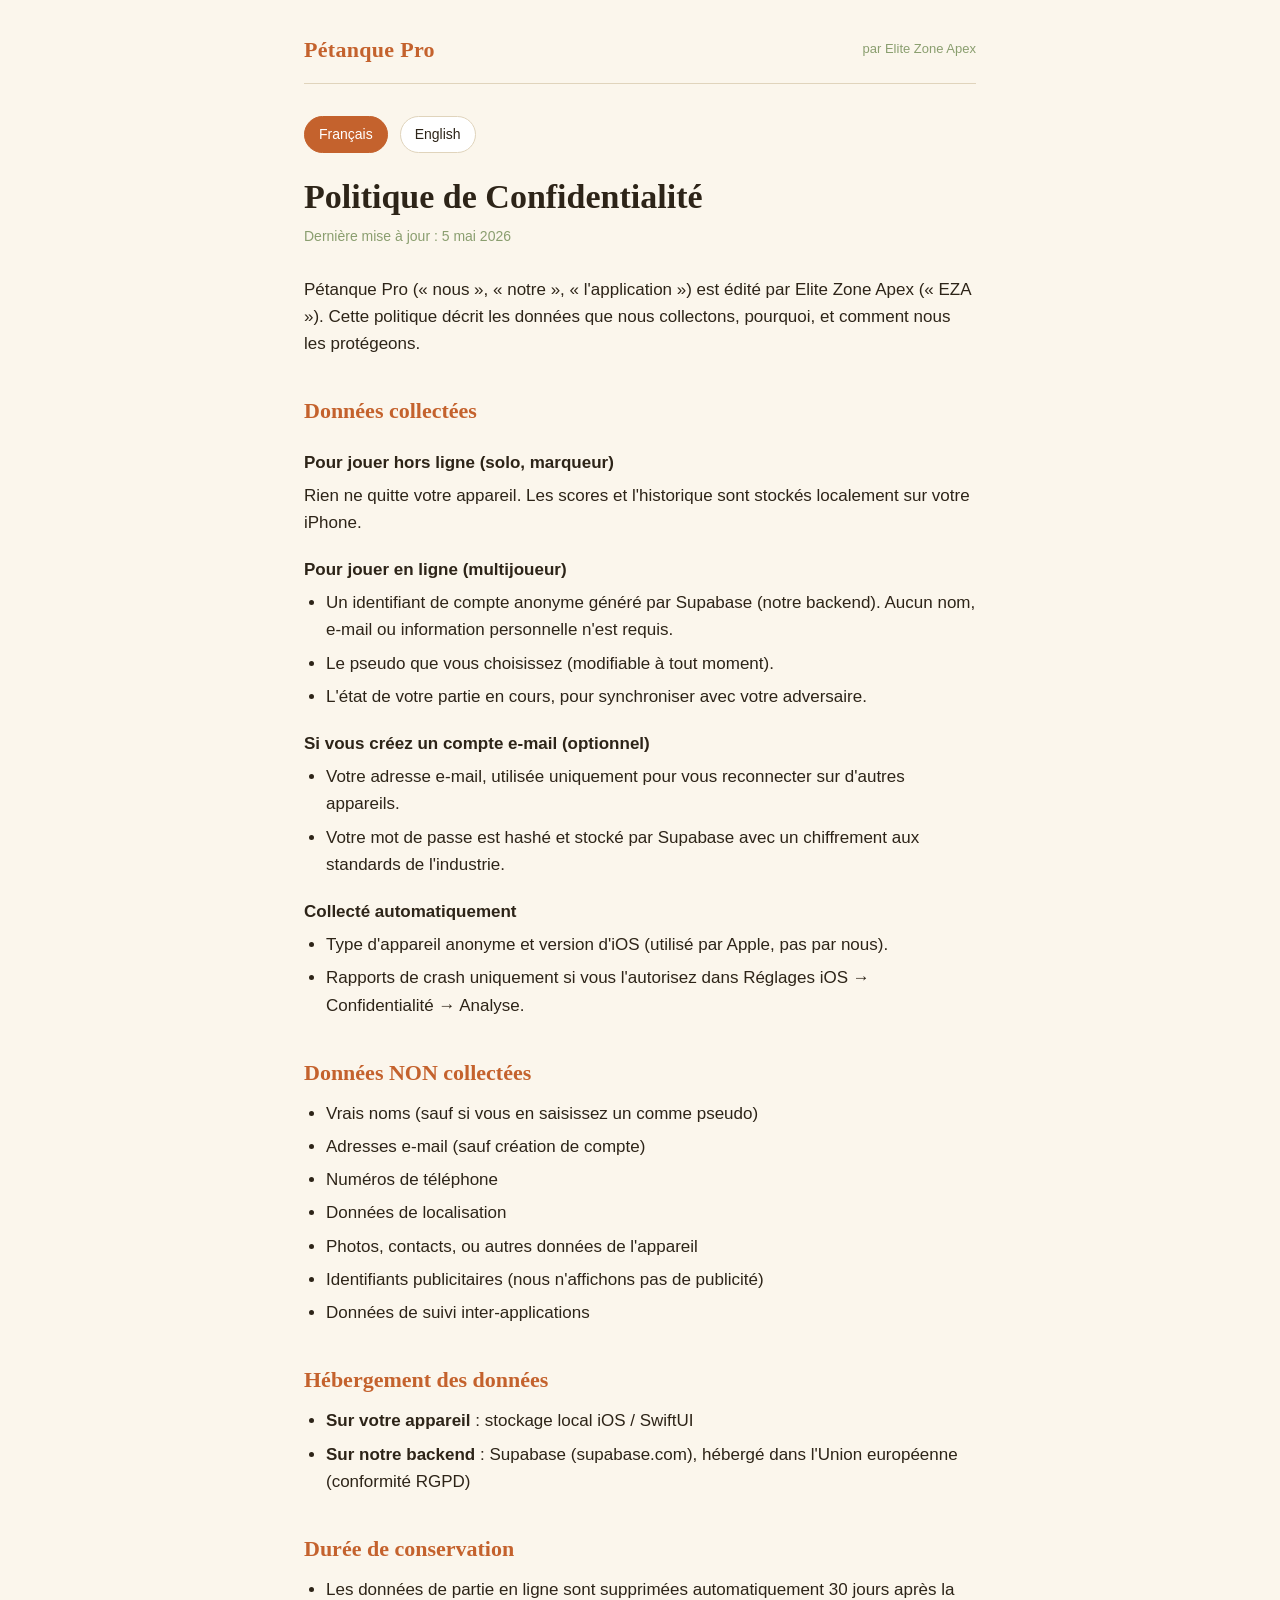
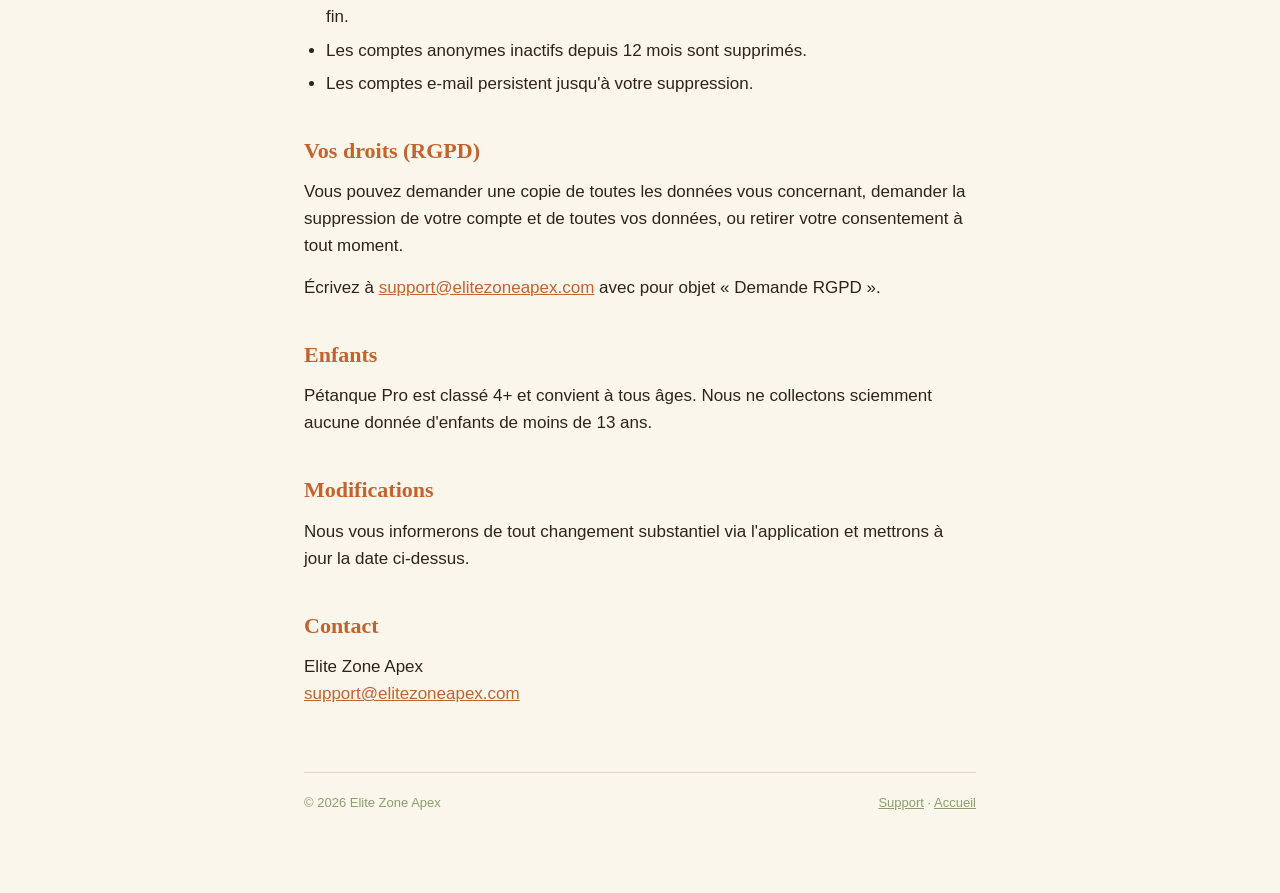
==== commit 8b49603e: "Add files via upload" ====
--- a/privacy.html
+++ b/privacy.html
@@ -1,14 +1,4 @@
 <!DOCTYPE html>
-<html lang="fr">
-<head>
-<meta charset="UTF-8">
-<meta name="viewport" content="width=device-width, initial-scale=1.0">
-<title>Politique de Confidentialité — Pétanque Pro</title>
-<meta name="description" content="Politique de confidentialité de Pétanque Pro par Elite Zone Apex.">
-<link rel="stylesheet" href="styles.css">
-</head>
-<body>
-<div class="wrap"><!DOCTYPE html>
 <html lang="fr">
 <head>
 <meta charset="UTF-8">
@@ -186,346 +176,3 @@
 </script>
 </body>
 </html>
-
-  <header class="brand">
-    <div class="logo"><a href="index.html" style="color:inherit;text-decoration:none;">Pétanque Pro</a></div>
-    <div class="by">par Elite Zone Apex</div>
-  </header><!DOCTYPE html>
-<html lang="fr">
-<head>
-<meta charset="UTF-8">
-<meta name="viewport" content="width=device-width, initial-scale=1.0">
-<title>Politique de Confidentialité — Pétanque Pro</title>
-<meta name="description" content="Politique de confidentialité de Pétanque Pro par Elite Zone Apex.">
-<link rel="stylesheet" href="styles.css">
-</head>
-<body>
-<div class="wrap">
-  <header class="brand">
-    <div class="logo"><a href="index.html" style="color:inherit;text-decoration:none;">Pétanque Pro</a></div>
-    <div class="by"><span class="by-fr">par</span><span class="by-en" style="display:none;">by</span> Elite Zone Apex</div>
-  </header>
-
-  <nav class="lang">
-    <a href="#fr" id="tab-fr" class="active" onclick="switchLang('fr');return false;">Français</a>
-    <a href="#en" id="tab-en" onclick="switchLang('en');return false;">English</a>
-  </nav>
-
-  <section class="section active" id="fr">
-    <h1>Politique de Confidentialité</h1>
-    <p class="meta">Dernière mise à jour : 5 mai 2026</p>
-
-    <p>Pétanque Pro (« nous », « notre », « l'application ») est édité par Elite Zone Apex (« EZA »). Cette politique décrit les données que nous collectons, pourquoi, et comment nous les protégeons.</p>
-
-    <h2>Données collectées</h2>
-
-    <h3>Pour jouer hors ligne (solo, marqueur)</h3>
-    <p>Rien ne quitte votre appareil. Les scores et l'historique sont stockés localement sur votre iPhone.</p>
-
-    <h3>Pour jouer en ligne (multijoueur)</h3>
-    <ul>
-      <li>Un identifiant de compte anonyme généré par Supabase (notre backend). Aucun nom, e-mail ou information personnelle n'est requis.</li>
-      <li>Le pseudo que vous choisissez (modifiable à tout moment).</li>
-      <li>L'état de votre partie en cours, pour synchroniser avec votre adversaire.</li>
-    </ul>
-
-    <h3>Si vous créez un compte e-mail (optionnel)</h3>
-    <ul>
-      <li>Votre adresse e-mail, utilisée uniquement pour vous reconnecter sur d'autres appareils.</li>
-      <li>Votre mot de passe est hashé et stocké par Supabase avec un chiffrement aux standards de l'industrie.</li>
-    </ul>
-
-    <h3>Collecté automatiquement</h3>
-    <ul>
-      <li>Type d'appareil anonyme et version d'iOS (utilisé par Apple, pas par nous).</li>
-      <li>Rapports de crash uniquement si vous l'autorisez dans Réglages iOS → Confidentialité → Analyse.</li>
-    </ul>
-
-    <h2>Données NON collectées</h2>
-    <ul>
-      <li>Vrais noms (sauf si vous en saisissez un comme pseudo)</li>
-      <li>Adresses e-mail (sauf création de compte)</li>
-      <li>Numéros de téléphone</li>
-      <li>Données de localisation</li>
-      <li>Photos, contacts, ou autres données de l'appareil</li>
-      <li>Identifiants publicitaires (nous n'affichons pas de publicité)</li>
-      <li>Données de suivi inter-applications</li>
-    </ul>
-
-    <h2>Hébergement des données</h2>
-    <ul>
-      <li><strong>Sur votre appareil</strong> : stockage local iOS / SwiftUI</li>
-      <li><strong>Sur notre backend</strong> : Supabase (supabase.com), hébergé dans l'Union européenne (conformité RGPD)</li>
-    </ul>
-
-    <h2>Durée de conservation</h2>
-    <ul>
-      <li>Les données de partie en ligne sont supprimées automatiquement 30 jours après la fin.</li>
-      <li>Les comptes anonymes inactifs depuis 12 mois sont supprimés.</li>
-      <li>Les comptes e-mail persistent jusqu'à votre suppression.</li>
-    </ul>
-
-    <h2>Vos droits (RGPD)</h2>
-    <p>Vous pouvez demander une copie de toutes les données vous concernant, demander la suppression de votre compte et de toutes vos données, ou retirer votre consentement à tout moment.</p>
-    <p>Écrivez à <a href="mailto:support@elitezoneapex.com?subject=Demande%20RGPD">support@elitezoneapex.com</a> avec pour objet « Demande RGPD ».</p>
-
-    <h2>Enfants</h2>
-    <p>Pétanque Pro est classé 4+ et convient à tous âges. Nous ne collectons sciemment aucune donnée d'enfants de moins de 13 ans.</p>
-
-    <h2>Modifications</h2>
-    <p>Nous vous informerons de tout changement substantiel via l'application et mettrons à jour la date ci-dessus.</p>
-
-    <h2>Contact</h2>
-    <p>Elite Zone Apex<br><a href="mailto:support@elitezoneapex.com">support@elitezoneapex.com</a></p>
-  </section>
-
-  <section class="section" id="en">
-    <h1>Privacy Policy</h1>
-    <p class="meta">Last updated: May 5, 2026</p>
-
-    <p>Pétanque Pro ("we", "our", "the app") is published by Elite Zone Apex ("EZA"). This policy describes what data we collect, why, and how we protect it.</p>
-
-    <h2>What we collect</h2>
-
-    <h3>To play offline (single-player, scorekeeper)</h3>
-    <p>Nothing leaves your device. Game scores and history are stored locally on your iPhone.</p>
-
-    <h3>To play online (multiplayer)</h3>
-    <ul>
-      <li>An anonymous account ID generated by Supabase (our backend). No name, email, or personal info required.</li>
-      <li>Your chosen username (you can change or pick anything).</li>
-      <li>Your game state during an active multiplayer session, so we can sync between you and your opponent.</li>
-    </ul>
-
-    <h3>If you create an email account (optional)</h3>
-    <ul>
-      <li>Your email address, used only to sign you back in across devices.</li>
-      <li>Your password is hashed and stored by Supabase using industry-standard encryption.</li>
-    </ul>
-
-    <h3>Automatically collected</h3>
-    <ul>
-      <li>Anonymous device type and OS version (used by Apple, not by us).</li>
-      <li>Crash logs only if you opt in via iOS Settings → Privacy → Analytics.</li>
-    </ul>
-
-    <h2>What we do NOT collect</h2>
-    <ul>
-      <li>Real names (unless you type one as your username)</li>
-      <li>Email addresses (unless you create an email account)</li>
-      <li>Phone numbers</li>
-      <li>Location data</li>
-      <li>Photos, contacts, or any other device data</li>
-      <li>Advertising identifiers (we don't run ads)</li>
-      <li>Tracking data across other apps or websites</li>
-    </ul>
-
-    <h2>Where your data lives</h2>
-    <ul>
-      <li><strong>On your device</strong>: SwiftUI/iOS local storage</li>
-      <li><strong>On our backend</strong>: Supabase (supabase.com), hosted in the European Union for GDPR compliance</li>
-    </ul>
-
-    <h2>How long we keep it</h2>
-    <ul>
-      <li>Game session data is deleted automatically 30 days after the game ends.</li>
-      <li>Anonymous accounts that haven't been used in 12 months are deleted.</li>
-      <li>Email accounts persist until you delete them.</li>
-    </ul>
-
-    <h2>Your rights (GDPR / CCPA)</h2>
-    <p>You can request a copy of all data we have about you, request deletion of your account and all data, or withdraw consent at any time.</p>
-    <p>Email <a href="mailto:support@elitezoneapex.com?subject=Privacy%20Request">support@elitezoneapex.com</a> with the subject "Privacy Request".</p>
-
-    <h2>Children</h2>
-    <p>Pétanque Pro is rated 4+ and is suitable for all ages. We do not knowingly collect data from children under 13. If you believe a child has created an account, contact us.</p>
-
-    <h2>Changes</h2>
-    <p>We will notify you of material changes via the app and update the "Last updated" date above.</p>
-
-    <h2>Contact</h2>
-    <p>Elite Zone Apex<br><a href="mailto:support@elitezoneapex.com">support@elitezoneapex.com</a></p>
-  </section>
-
-  <footer>
-    <span>© 2026 Elite Zone Apex</span>
-    <span><a href="support.html">Support</a> · <a href="index.html">Accueil</a></span>
-  </footer>
-</div>
-
-<script>
-function switchLang(lang) {
-  document.querySelectorAll('.section').forEach(s => s.classList.remove('active'));
-  document.getElementById(lang).classList.add('active');
-  document.querySelectorAll('nav.lang a').forEach(a => a.classList.remove('active'));
-  document.getElementById('tab-' + lang).classList.add('active');
-  document.querySelectorAll('.by-fr').forEach(e => e.style.display = lang === 'fr' ? '' : 'none');
-  document.querySelectorAll('.by-en').forEach(e => e.style.display = lang === 'en' ? '' : 'none');
-  document.documentElement.lang = lang;
-  history.replaceState(null, '', '#' + lang);
-}
-if (location.hash === '#en') switchLang('en');
-</script>
-</body>
-</html>
-
-
-  <nav class="lang">
-    <a href="#fr" id="tab-fr" class="active" onclick="switchLang('fr');return false;">Français</a>
-    <a href="#en" id="tab-en" onclick="switchLang('en');return false;">English</a>
-  </nav>
-
-  <section class="section active" id="fr">
-    <h1>Politique de Confidentialité</h1>
-    <p class="meta">Dernière mise à jour : 5 mai 2026</p>
-
-    <p>Pétanque Pro (« nous », « notre », « l'application ») est édité par Elite Zone Apex (« EZA »). Cette politique décrit les données que nous collectons, pourquoi, et comment nous les protégeons.</p>
-
-    <h2>Données collectées</h2>
-
-    <h3>Pour jouer hors ligne (solo, marqueur)</h3>
-    <p>Rien ne quitte votre appareil. Les scores et l'historique sont stockés localement sur votre iPhone.</p>
-
-    <h3>Pour jouer en ligne (multijoueur)</h3>
-    <ul>
-      <li>Un identifiant de compte anonyme généré par Supabase (notre backend). Aucun nom, e-mail ou information personnelle n'est requis.</li>
-      <li>Le pseudo que vous choisissez (modifiable à tout moment).</li>
-      <li>L'état de votre partie en cours, pour synchroniser avec votre adversaire.</li>
-    </ul>
-
-    <h3>Si vous créez un compte e-mail (optionnel)</h3>
-    <ul>
-      <li>Votre adresse e-mail, utilisée uniquement pour vous reconnecter sur d'autres appareils.</li>
-      <li>Votre mot de passe est hashé et stocké par Supabase avec un chiffrement aux standards de l'industrie.</li>
-    </ul>
-
-    <h3>Collecté automatiquement</h3>
-    <ul>
-      <li>Type d'appareil anonyme et version d'iOS (utilisé par Apple, pas par nous).</li>
-      <li>Rapports de crash uniquement si vous l'autorisez dans Réglages iOS → Confidentialité → Analyse.</li>
-    </ul>
-
-    <h2>Données NON collectées</h2>
-    <ul>
-      <li>Vrais noms (sauf si vous en saisissez un comme pseudo)</li>
-      <li>Adresses e-mail (sauf création de compte)</li>
-      <li>Numéros de téléphone</li>
-      <li>Données de localisation</li>
-      <li>Photos, contacts, ou autres données de l'appareil</li>
-      <li>Identifiants publicitaires (nous n'affichons pas de publicité)</li>
-      <li>Données de suivi inter-applications</li>
-    </ul>
-
-    <h2>Hébergement des données</h2>
-    <ul>
-      <li><strong>Sur votre appareil</strong> : stockage local iOS / SwiftUI</li>
-      <li><strong>Sur notre backend</strong> : Supabase (supabase.com), hébergé dans l'Union européenne (conformité RGPD)</li>
-    </ul>
-
-    <h2>Durée de conservation</h2>
-    <ul>
-      <li>Les données de partie en ligne sont supprimées automatiquement 30 jours après la fin.</li>
-      <li>Les comptes anonymes inactifs depuis 12 mois sont supprimés.</li>
-      <li>Les comptes e-mail persistent jusqu'à votre suppression.</li>
-    </ul>
-
-    <h2>Vos droits (RGPD)</h2>
-    <p>Vous pouvez demander une copie de toutes les données vous concernant, demander la suppression de votre compte et de toutes vos données, ou retirer votre consentement à tout moment.</p>
-    <p>Écrivez à <a href="mailto:support@elitezoneapex.com?subject=Demande%20RGPD">support@elitezoneapex.com</a> avec pour objet « Demande RGPD ».</p>
-
-    <h2>Enfants</h2>
-    <p>Pétanque Pro est classé 4+ et convient à tous âges. Nous ne collectons sciemment aucune donnée d'enfants de moins de 13 ans.</p>
-
-    <h2>Modifications</h2>
-    <p>Nous vous informerons de tout changement substantiel via l'application et mettrons à jour la date ci-dessus.</p>
-
-    <h2>Contact</h2>
-    <p>Elite Zone Apex<br><a href="mailto:support@elitezoneapex.com">support@elitezoneapex.com</a></p>
-  </section>
-
-  <section class="section" id="en">
-    <h1>Privacy Policy</h1>
-    <p class="meta">Last updated: May 5, 2026</p>
-
-    <p>Pétanque Pro ("we", "our", "the app") is published by Elite Zone Apex ("EZA"). This policy describes what data we collect, why, and how we protect it.</p>
-
-    <h2>What we collect</h2>
-
-    <h3>To play offline (single-player, scorekeeper)</h3>
-    <p>Nothing leaves your device. Game scores and history are stored locally on your iPhone.</p>
-
-    <h3>To play online (multiplayer)</h3>
-    <ul>
-      <li>An anonymous account ID generated by Supabase (our backend). No name, email, or personal info required.</li>
-      <li>Your chosen username (you can change or pick anything).</li>
-      <li>Your game state during an active multiplayer session, so we can sync between you and your opponent.</li>
-    </ul>
-
-    <h3>If you create an email account (optional)</h3>
-    <ul>
-      <li>Your email address, used only to sign you back in across devices.</li>
-      <li>Your password is hashed and stored by Supabase using industry-standard encryption.</li>
-    </ul>
-
-    <h3>Automatically collected</h3>
-    <ul>
-      <li>Anonymous device type and OS version (used by Apple, not by us).</li>
-      <li>Crash logs only if you opt in via iOS Settings → Privacy → Analytics.</li>
-    </ul>
-
-    <h2>What we do NOT collect</h2>
-    <ul>
-      <li>Real names (unless you type one as your username)</li>
-      <li>Email addresses (unless you create an email account)</li>
-      <li>Phone numbers</li>
-      <li>Location data</li>
-      <li>Photos, contacts, or any other device data</li>
-      <li>Advertising identifiers (we don't run ads)</li>
-      <li>Tracking data across other apps or websites</li>
-    </ul>
-
-    <h2>Where your data lives</h2>
-    <ul>
-      <li><strong>On your device</strong>: SwiftUI/iOS local storage</li>
-      <li><strong>On our backend</strong>: Supabase (supabase.com), hosted in the European Union for GDPR compliance</li>
-    </ul>
-
-    <h2>How long we keep it</h2>
-    <ul>
-      <li>Game session data is deleted automatically 30 days after the game ends.</li>
-      <li>Anonymous accounts that haven't been used in 12 months are deleted.</li>
-      <li>Email accounts persist until you delete them.</li>
-    </ul>
-
-    <h2>Your rights (GDPR / CCPA)</h2>
-    <p>You can request a copy of all data we have about you, request deletion of your account and all data, or withdraw consent at any time.</p>
-    <p>Email <a href="mailto:support@elitezoneapex.com?subject=Privacy%20Request">support@elitezoneapex.com</a> with the subject "Privacy Request".</p>
-
-    <h2>Children</h2>
-    <p>Pétanque Pro is rated 4+ and is suitable for all ages. We do not knowingly collect data from children under 13. If you believe a child has created an account, contact us.</p>
-
-    <h2>Changes</h2>
-    <p>We will notify you of material changes via the app and update the "Last updated" date above.</p>
-
-    <h2>Contact</h2>
-    <p>Elite Zone Apex<br><a href="mailto:support@elitezoneapex.com">support@elitezoneapex.com</a></p>
-  </section>
-
-  <footer>
-    <span>© 2026 Elite Zone Apex</span>
-    <span><a href="support.html">Support</a> · <a href="index.html">Accueil</a></span>
-  </footer>
-</div>
-
-<script>
-function switchLang(lang) {
-  document.querySelectorAll('.section').forEach(s => s.classList.remove('active'));
-  document.getElementById(lang).classList.add('active');
-  document.querySelectorAll('nav.lang a').forEach(a => a.classList.remove('active'));
-  document.getElementById('tab-' + lang).classList.add('active');
-  history.replaceState(null, '', '#' + lang);
-}
-if (location.hash === '#en') switchLang('en');
-</script>
-</body>
-</html>
